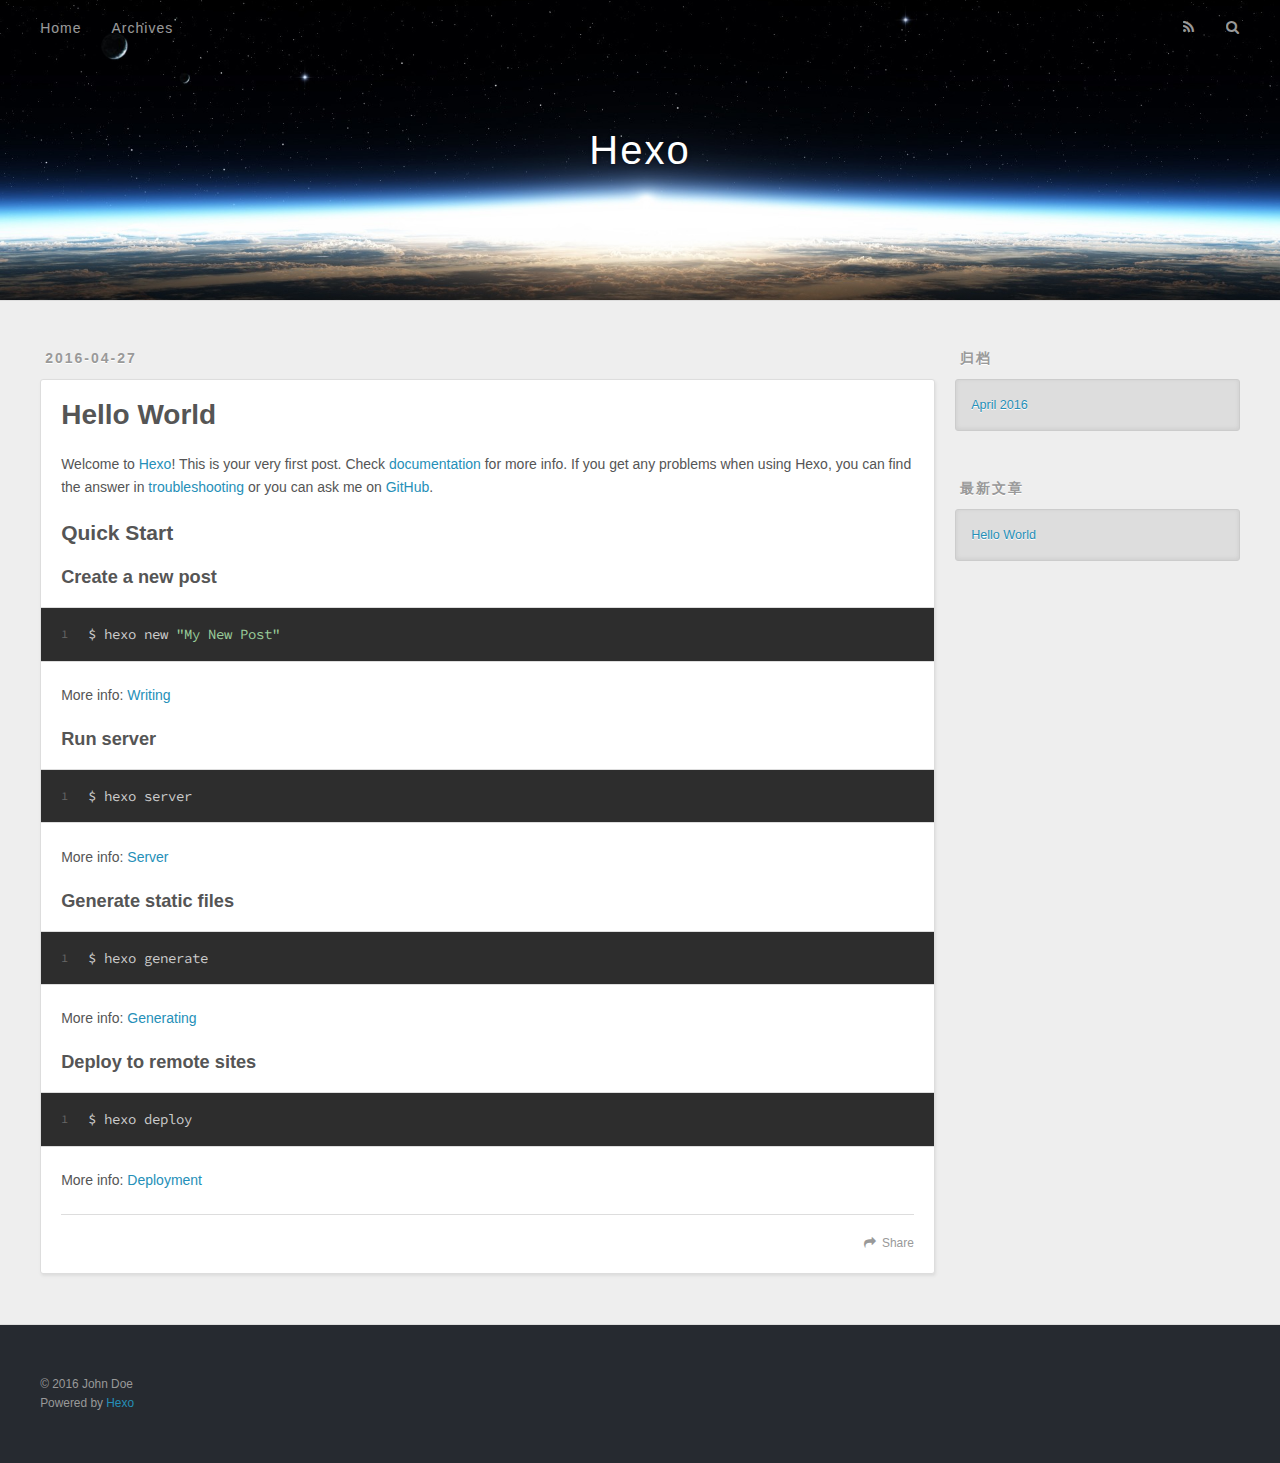
==== index.html @ 99cadc9e "Site updated: 2016-04-28 09:36:12" ====
<!DOCTYPE html>
<html>
<head>
  <meta charset="utf-8">
  
  <title>Hexo</title>
  <meta name="viewport" content="width=device-width, initial-scale=1, maximum-scale=1">
  <meta name="description">
<meta property="og:type" content="website">
<meta property="og:title" content="Hexo">
<meta property="og:url" content="http://yoursite.com/index.html">
<meta property="og:site_name" content="Hexo">
<meta property="og:description">
<meta name="twitter:card" content="summary">
<meta name="twitter:title" content="Hexo">
<meta name="twitter:description">
  
    <link rel="alternate" href="/atom.xml" title="Hexo" type="application/atom+xml">
  
  
    <link rel="icon" href="/favicon.png">
  
  
    <link href="//fonts.googleapis.com/css?family=Source+Code+Pro" rel="stylesheet" type="text/css">
  
  <link rel="stylesheet" href="/css/style.css">
  

</head>

<body>
  <div id="container">
    <div id="wrap">
      <header id="header">
  <div id="banner"></div>
  <div id="header-outer" class="outer">
    <div id="header-title" class="inner">
      <h1 id="logo-wrap">
        <a href="/" id="logo">Hexo</a>
      </h1>
      
    </div>
    <div id="header-inner" class="inner">
      <nav id="main-nav">
        <a id="main-nav-toggle" class="nav-icon"></a>
        
          <a class="main-nav-link" href="/">Home</a>
        
          <a class="main-nav-link" href="/archives">Archives</a>
        
      </nav>
      <nav id="sub-nav">
        
          <a id="nav-rss-link" class="nav-icon" href="/atom.xml" title="RSS Feed"></a>
        
        <a id="nav-search-btn" class="nav-icon" title="搜索"></a>
      </nav>
      <div id="search-form-wrap">
        <form action="//google.com/search" method="get" accept-charset="UTF-8" class="search-form"><input type="search" name="q" results="0" class="search-form-input" placeholder="Search"><button type="submit" class="search-form-submit">&#xF002;</button><input type="hidden" name="sitesearch" value="http://yoursite.com"></form>
      </div>
    </div>
  </div>
</header>
      <div class="outer">
        <section id="main">
  
    <article id="post-hello-world" class="article article-type-post" itemscope itemprop="blogPost">
  <div class="article-meta">
    <a href="/2016/04/27/hello-world/" class="article-date">
  <time datetime="2016-04-27T13:47:42.000Z" itemprop="datePublished">2016-04-27</time>
</a>
    
  </div>
  <div class="article-inner">
    
    
      <header class="article-header">
        
  
    <h1 itemprop="name">
      <a class="article-title" href="/2016/04/27/hello-world/">Hello World</a>
    </h1>
  

      </header>
    
    <div class="article-entry" itemprop="articleBody">
      
        <p>Welcome to <a href="https://hexo.io/" target="_blank" rel="external">Hexo</a>! This is your very first post. Check <a href="https://hexo.io/docs/" target="_blank" rel="external">documentation</a> for more info. If you get any problems when using Hexo, you can find the answer in <a href="https://hexo.io/docs/troubleshooting.html" target="_blank" rel="external">troubleshooting</a> or you can ask me on <a href="https://github.com/hexojs/hexo/issues" target="_blank" rel="external">GitHub</a>.</p>
<h2 id="Quick-Start"><a href="#Quick-Start" class="headerlink" title="Quick Start"></a>Quick Start</h2><h3 id="Create-a-new-post"><a href="#Create-a-new-post" class="headerlink" title="Create a new post"></a>Create a new post</h3><figure class="highlight bash"><table><tr><td class="gutter"><pre><span class="line">1</span><br></pre></td><td class="code"><pre><span class="line">$ hexo new <span class="string">"My New Post"</span></span><br></pre></td></tr></table></figure>
<p>More info: <a href="https://hexo.io/docs/writing.html" target="_blank" rel="external">Writing</a></p>
<h3 id="Run-server"><a href="#Run-server" class="headerlink" title="Run server"></a>Run server</h3><figure class="highlight bash"><table><tr><td class="gutter"><pre><span class="line">1</span><br></pre></td><td class="code"><pre><span class="line">$ hexo server</span><br></pre></td></tr></table></figure>
<p>More info: <a href="https://hexo.io/docs/server.html" target="_blank" rel="external">Server</a></p>
<h3 id="Generate-static-files"><a href="#Generate-static-files" class="headerlink" title="Generate static files"></a>Generate static files</h3><figure class="highlight bash"><table><tr><td class="gutter"><pre><span class="line">1</span><br></pre></td><td class="code"><pre><span class="line">$ hexo generate</span><br></pre></td></tr></table></figure>
<p>More info: <a href="https://hexo.io/docs/generating.html" target="_blank" rel="external">Generating</a></p>
<h3 id="Deploy-to-remote-sites"><a href="#Deploy-to-remote-sites" class="headerlink" title="Deploy to remote sites"></a>Deploy to remote sites</h3><figure class="highlight bash"><table><tr><td class="gutter"><pre><span class="line">1</span><br></pre></td><td class="code"><pre><span class="line">$ hexo deploy</span><br></pre></td></tr></table></figure>
<p>More info: <a href="https://hexo.io/docs/deployment.html" target="_blank" rel="external">Deployment</a></p>

      
    </div>
    <footer class="article-footer">
      <a data-url="http://yoursite.com/2016/04/27/hello-world/" data-id="cinjmd1ao0000pzfy2deh8ds9" class="article-share-link">Share</a>
      
      
    </footer>
  </div>
  
</article>


  

</section>
        
          <aside id="sidebar">
  
    

  
    

  
    
  
    
  <div class="widget-wrap">
    <h3 class="widget-title">归档</h3>
    <div class="widget">
      <ul class="archive-list"><li class="archive-list-item"><a class="archive-list-link" href="/archives/2016/04/">April 2016</a></li></ul>
    </div>
  </div>


  
    
  <div class="widget-wrap">
    <h3 class="widget-title">最新文章</h3>
    <div class="widget">
      <ul>
        
          <li>
            <a href="/2016/04/27/hello-world/">Hello World</a>
          </li>
        
      </ul>
    </div>
  </div>

  
</aside>
        
      </div>
      <footer id="footer">
  
  <div class="outer">
    <div id="footer-info" class="inner">
      &copy; 2016 John Doe<br>
      Powered by <a href="http://hexo.io/" target="_blank">Hexo</a>
    </div>
  </div>
</footer>
    </div>
    <nav id="mobile-nav">
  
    <a href="/" class="mobile-nav-link">Home</a>
  
    <a href="/archives" class="mobile-nav-link">Archives</a>
  
</nav>
    

<script src="//ajax.googleapis.com/ajax/libs/jquery/2.0.3/jquery.min.js"></script>


  <link rel="stylesheet" href="/fancybox/jquery.fancybox.css">
  <script src="/fancybox/jquery.fancybox.pack.js"></script>


<script src="/js/script.js"></script>

  </div>
</body>
</html>
---- css/style.css ----
body {
  width: 100%;
}
body:before,
body:after {
  content: "";
  display: table;
}
body:after {
  clear: both;
}
html,
body,
div,
span,
applet,
object,
iframe,
h1,
h2,
h3,
h4,
h5,
h6,
p,
blockquote,
pre,
a,
abbr,
acronym,
address,
big,
cite,
code,
del,
dfn,
em,
img,
ins,
kbd,
q,
s,
samp,
small,
strike,
strong,
sub,
sup,
tt,
var,
dl,
dt,
dd,
ol,
ul,
li,
fieldset,
form,
label,
legend,
table,
caption,
tbody,
tfoot,
thead,
tr,
th,
td {
  margin: 0;
  padding: 0;
  border: 0;
  outline: 0;
  font-weight: inherit;
  font-style: inherit;
  font-family: inherit;
  font-size: 100%;
  vertical-align: baseline;
}
body {
  line-height: 1;
  color: #000;
  background: #fff;
}
ol,
ul {
  list-style: none;
}
table {
  border-collapse: separate;
  border-spacing: 0;
  vertical-align: middle;
}
caption,
th,
td {
  text-align: left;
  font-weight: normal;
  vertical-align: middle;
}
a img {
  border: none;
}
input,
button {
  margin: 0;
  padding: 0;
}
input::-moz-focus-inner,
button::-moz-focus-inner {
  border: 0;
  padding: 0;
}
@font-face {
  font-family: FontAwesome;
  font-style: normal;
  font-weight: normal;
  src: url("fonts/fontawesome-webfont.eot?v=#4.0.3");
  src: url("fonts/fontawesome-webfont.eot?#iefix&v=#4.0.3") format("embedded-opentype"), url("fonts/fontawesome-webfont.woff?v=#4.0.3") format("woff"), url("fonts/fontawesome-webfont.ttf?v=#4.0.3") format("truetype"), url("fonts/fontawesome-webfont.svg#fontawesomeregular?v=#4.0.3") format("svg");
}
html,
body,
#container {
  height: 100%;
}
body {
  background: #eee;
  font: 14px "Helvetica Neue", Helvetica, Arial, sans-serif;
  -webkit-text-size-adjust: 100%;
}
.outer {
  max-width: 1220px;
  margin: 0 auto;
  padding: 0 20px;
}
.outer:before,
.outer:after {
  content: "";
  display: table;
}
.outer:after {
  clear: both;
}
.inner {
  display: inline;
  float: left;
  width: 98.33333333333333%;
  margin: 0 0.833333333333333%;
}
.left,
.alignleft {
  float: left;
}
.right,
.alignright {
  float: right;
}
.clear {
  clear: both;
}
#container {
  position: relative;
}
.mobile-nav-on {
  overflow: hidden;
}
#wrap {
  height: 100%;
  width: 100%;
  position: absolute;
  top: 0;
  left: 0;
  -webkit-transition: 0.2s ease-out;
  -moz-transition: 0.2s ease-out;
  -ms-transition: 0.2s ease-out;
  transition: 0.2s ease-out;
  z-index: 1;
  background: #eee;
}
.mobile-nav-on #wrap {
  left: 280px;
}
@media screen and (min-width: 768px) {
  #main {
    display: inline;
    float: left;
    width: 73.33333333333333%;
    margin: 0 0.833333333333333%;
  }
}
.article-date,
.article-category-link,
.archive-year,
.widget-title {
  text-decoration: none;
  text-transform: uppercase;
  letter-spacing: 2px;
  color: #999;
  margin-bottom: 1em;
  margin-left: 5px;
  line-height: 1em;
  text-shadow: 0 1px #fff;
  font-weight: bold;
}
.article-inner,
.archive-article-inner {
  background: #fff;
  -webkit-box-shadow: 1px 2px 3px #ddd;
  box-shadow: 1px 2px 3px #ddd;
  border: 1px solid #ddd;
  -webkit-border-radius: 3px;
  border-radius: 3px;
}
.article-entry h1,
.widget h1 {
  font-size: 2em;
}
.article-entry h2,
.widget h2 {
  font-size: 1.5em;
}
.article-entry h3,
.widget h3 {
  font-size: 1.3em;
}
.article-entry h4,
.widget h4 {
  font-size: 1.2em;
}
.article-entry h5,
.widget h5 {
  font-size: 1em;
}
.article-entry h6,
.widget h6 {
  font-size: 1em;
  color: #999;
}
.article-entry hr,
.widget hr {
  border: 1px dashed #ddd;
}
.article-entry strong,
.widget strong {
  font-weight: bold;
}
.article-entry em,
.widget em,
.article-entry cite,
.widget cite {
  font-style: italic;
}
.article-entry sup,
.widget sup,
.article-entry sub,
.widget sub {
  font-size: 0.75em;
  line-height: 0;
  position: relative;
  vertical-align: baseline;
}
.article-entry sup,
.widget sup {
  top: -0.5em;
}
.article-entry sub,
.widget sub {
  bottom: -0.2em;
}
.article-entry small,
.widget small {
  font-size: 0.85em;
}
.article-entry acronym,
.widget acronym,
.article-entry abbr,
.widget abbr {
  border-bottom: 1px dotted;
}
.article-entry ul,
.widget ul,
.article-entry ol,
.widget ol,
.article-entry dl,
.widget dl {
  margin: 0 20px;
  line-height: 1.6em;
}
.article-entry ul ul,
.widget ul ul,
.article-entry ol ul,
.widget ol ul,
.article-entry ul ol,
.widget ul ol,
.article-entry ol ol,
.widget ol ol {
  margin-top: 0;
  margin-bottom: 0;
}
.article-entry ul,
.widget ul {
  list-style: disc;
}
.article-entry ol,
.widget ol {
  list-style: decimal;
}
.article-entry dt,
.widget dt {
  font-weight: bold;
}
#header {
  height: 300px;
  position: relative;
  border-bottom: 1px solid #ddd;
}
#header:before,
#header:after {
  content: "";
  position: absolute;
  left: 0;
  right: 0;
  height: 40px;
}
#header:before {
  top: 0;
  background: -webkit-linear-gradient(rgba(0,0,0,0.2), transparent);
  background: -moz-linear-gradient(rgba(0,0,0,0.2), transparent);
  background: -ms-linear-gradient(rgba(0,0,0,0.2), transparent);
  background: linear-gradient(rgba(0,0,0,0.2), transparent);
}
#header:after {
  bottom: 0;
  background: -webkit-linear-gradient(transparent, rgba(0,0,0,0.2));
  background: -moz-linear-gradient(transparent, rgba(0,0,0,0.2));
  background: -ms-linear-gradient(transparent, rgba(0,0,0,0.2));
  background: linear-gradient(transparent, rgba(0,0,0,0.2));
}
#header-outer {
  height: 100%;
  position: relative;
}
#header-inner {
  position: relative;
  overflow: hidden;
}
#banner {
  position: absolute;
  top: 0;
  left: 0;
  width: 100%;
  height: 100%;
  background: url("images/banner.jpg") center #000;
  -webkit-background-size: cover;
  -moz-background-size: cover;
  background-size: cover;
  z-index: -1;
}
#header-title {
  text-align: center;
  height: 40px;
  position: absolute;
  top: 50%;
  left: 0;
  margin-top: -20px;
}
#logo,
#subtitle {
  text-decoration: none;
  color: #fff;
  font-weight: 300;
  text-shadow: 0 1px 4px rgba(0,0,0,0.3);
}
#logo {
  font-size: 40px;
  line-height: 40px;
  letter-spacing: 2px;
}
#subtitle {
  font-size: 16px;
  line-height: 16px;
  letter-spacing: 1px;
}
#subtitle-wrap {
  margin-top: 16px;
}
#main-nav {
  float: left;
  margin-left: -15px;
}
.nav-icon,
.main-nav-link {
  float: left;
  color: #fff;
  opacity: 0.6;
  text-decoration: none;
  text-shadow: 0 1px rgba(0,0,0,0.2);
  -webkit-transition: opacity 0.2s;
  -moz-transition: opacity 0.2s;
  -ms-transition: opacity 0.2s;
  transition: opacity 0.2s;
  display: block;
  padding: 20px 15px;
}
.nav-icon:hover,
.main-nav-link:hover {
  opacity: 1;
}
.nav-icon {
  font-family: FontAwesome;
  text-align: center;
  font-size: 14px;
  width: 14px;
  height: 14px;
  padding: 20px 15px;
  position: relative;
  cursor: pointer;
}
.main-nav-link {
  font-weight: 300;
  letter-spacing: 1px;
}
@media screen and (max-width: 479px) {
  .main-nav-link {
    display: none;
  }
}
#main-nav-toggle {
  display: none;
}
#main-nav-toggle:before {
  content: "\f0c9";
}
@media screen and (max-width: 479px) {
  #main-nav-toggle {
    display: block;
  }
}
#sub-nav {
  float: right;
  margin-right: -15px;
}
#nav-rss-link:before {
  content: "\f09e";
}
#nav-search-btn:before {
  content: "\f002";
}
#search-form-wrap {
  position: absolute;
  top: 15px;
  width: 150px;
  height: 30px;
  right: -150px;
  opacity: 0;
  -webkit-transition: 0.2s ease-out;
  -moz-transition: 0.2s ease-out;
  -ms-transition: 0.2s ease-out;
  transition: 0.2s ease-out;
}
#search-form-wrap.on {
  opacity: 1;
  right: 0;
}
@media screen and (max-width: 479px) {
  #search-form-wrap {
    width: 100%;
    right: -100%;
  }
}
.search-form {
  position: absolute;
  top: 0;
  left: 0;
  right: 0;
  background: #fff;
  padding: 5px 15px;
  -webkit-border-radius: 15px;
  border-radius: 15px;
  -webkit-box-shadow: 0 0 10px rgba(0,0,0,0.3);
  box-shadow: 0 0 10px rgba(0,0,0,0.3);
}
.search-form-input {
  border: none;
  background: none;
  color: #555;
  width: 100%;
  font: 13px "Helvetica Neue", Helvetica, Arial, sans-serif;
  outline: none;
}
.search-form-input::-webkit-search-results-decoration,
.search-form-input::-webkit-search-cancel-button {
  -webkit-appearance: none;
}
.search-form-submit {
  position: absolute;
  top: 50%;
  right: 10px;
  margin-top: -7px;
  font: 13px FontAwesome;
  border: none;
  background: none;
  color: #bbb;
  cursor: pointer;
}
.search-form-submit:hover,
.search-form-submit:focus {
  color: #777;
}
.article {
  margin: 50px 0;
}
.article-inner {
  overflow: hidden;
}
.article-meta:before,
.article-meta:after {
  content: "";
  display: table;
}
.article-meta:after {
  clear: both;
}
.article-date {
  float: left;
}
.article-category {
  float: left;
  line-height: 1em;
  color: #ccc;
  text-shadow: 0 1px #fff;
  margin-left: 8px;
}
.article-category:before {
  content: "\2022";
}
.article-category-link {
  margin: 0 12px 1em;
}
.article-header {
  padding: 20px 20px 0;
}
.article-title {
  text-decoration: none;
  font-size: 2em;
  font-weight: bold;
  color: #555;
  line-height: 1.1em;
  -webkit-transition: color 0.2s;
  -moz-transition: color 0.2s;
  -ms-transition: color 0.2s;
  transition: color 0.2s;
}
a.article-title:hover {
  color: #258fb8;
}
.article-entry {
  color: #555;
  padding: 0 20px;
}
.article-entry:before,
.article-entry:after {
  content: "";
  display: table;
}
.article-entry:after {
  clear: both;
}
.article-entry p,
.article-entry table {
  line-height: 1.6em;
  margin: 1.6em 0;
}
.article-entry h1,
.article-entry h2,
.article-entry h3,
.article-entry h4,
.article-entry h5,
.article-entry h6 {
  font-weight: bold;
}
.article-entry h1,
.article-entry h2,
.article-entry h3,
.article-entry h4,
.article-entry h5,
.article-entry h6 {
  line-height: 1.1em;
  margin: 1.1em 0;
}
.article-entry a {
  color: #258fb8;
  text-decoration: none;
}
.article-entry a:hover {
  text-decoration: underline;
}
.article-entry ul,
.article-entry ol,
.article-entry dl {
  margin-top: 1.6em;
  margin-bottom: 1.6em;
}
.article-entry img,
.article-entry video {
  max-width: 100%;
  height: auto;
  display: block;
  margin: auto;
}
.article-entry iframe {
  border: none;
}
.article-entry table {
  width: 100%;
  border-collapse: collapse;
  border-spacing: 0;
}
.article-entry th {
  font-weight: bold;
  border-bottom: 3px solid #ddd;
  padding-bottom: 0.5em;
}
.article-entry td {
  border-bottom: 1px solid #ddd;
  padding: 10px 0;
}
.article-entry blockquote {
  font-family: Georgia, "Times New Roman", serif;
  font-size: 1.4em;
  margin: 1.6em 20px;
  text-align: center;
}
.article-entry blockquote footer {
  font-size: 14px;
  margin: 1.6em 0;
  font-family: "Helvetica Neue", Helvetica, Arial, sans-serif;
}
.article-entry blockquote footer cite:before {
  content: "—";
  padding: 0 0.5em;
}
.article-entry .pullquote {
  text-align: left;
  width: 45%;
  margin: 0;
}
.article-entry .pullquote.left {
  margin-left: 0.5em;
  margin-right: 1em;
}
.article-entry .pullquote.right {
  margin-right: 0.5em;
  margin-left: 1em;
}
.article-entry .caption {
  color: #999;
  display: block;
  font-size: 0.9em;
  margin-top: 0.5em;
  position: relative;
  text-align: center;
}
.article-entry .video-container {
  position: relative;
  padding-top: 56.25%;
  height: 0;
  overflow: hidden;
}
.article-entry .video-container iframe,
.article-entry .video-container object,
.article-entry .video-container embed {
  position: absolute;
  top: 0;
  left: 0;
  width: 100%;
  height: 100%;
  margin-top: 0;
}
.article-more-link a {
  display: inline-block;
  line-height: 1em;
  padding: 6px 15px;
  -webkit-border-radius: 15px;
  border-radius: 15px;
  background: #eee;
  color: #999;
  text-shadow: 0 1px #fff;
  text-decoration: none;
}
.article-more-link a:hover {
  background: #258fb8;
  color: #fff;
  text-decoration: none;
  text-shadow: 0 1px #1e7293;
}
.article-footer {
  font-size: 0.85em;
  line-height: 1.6em;
  border-top: 1px solid #ddd;
  padding-top: 1.6em;
  margin: 0 20px 20px;
}
.article-footer:before,
.article-footer:after {
  content: "";
  display: table;
}
.article-footer:after {
  clear: both;
}
.article-footer a {
  color: #999;
  text-decoration: none;
}
.article-footer a:hover {
  color: #555;
}
.article-tag-list-item {
  float: left;
  margin-right: 10px;
}
.article-tag-list-link:before {
  content: "#";
}
.article-comment-link {
  float: right;
}
.article-comment-link:before {
  content: "\f075";
  font-family: FontAwesome;
  padding-right: 8px;
}
.article-share-link {
  cursor: pointer;
  float: right;
  margin-left: 20px;
}
.article-share-link:before {
  content: "\f064";
  font-family: FontAwesome;
  padding-right: 6px;
}
#article-nav {
  position: relative;
}
#article-nav:before,
#article-nav:after {
  content: "";
  display: table;
}
#article-nav:after {
  clear: both;
}
@media screen and (min-width: 768px) {
  #article-nav {
    margin: 50px 0;
  }
  #article-nav:before {
    width: 8px;
    height: 8px;
    position: absolute;
    top: 50%;
    left: 50%;
    margin-top: -4px;
    margin-left: -4px;
    content: "";
    -webkit-border-radius: 50%;
    border-radius: 50%;
    background: #ddd;
    -webkit-box-shadow: 0 1px 2px #fff;
    box-shadow: 0 1px 2px #fff;
  }
}
.article-nav-link-wrap {
  text-decoration: none;
  text-shadow: 0 1px #fff;
  color: #999;
  -webkit-box-sizing: border-box;
  -moz-box-sizing: border-box;
  box-sizing: border-box;
  margin-top: 50px;
  text-align: center;
  display: block;
}
.article-nav-link-wrap:hover {
  color: #555;
}
@media screen and (min-width: 768px) {
  .article-nav-link-wrap {
    width: 50%;
    margin-top: 0;
  }
}
@media screen and (min-width: 768px) {
  #article-nav-newer {
    float: left;
    text-align: right;
    padding-right: 20px;
  }
}
@media screen and (min-width: 768px) {
  #article-nav-older {
    float: right;
    text-align: left;
    padding-left: 20px;
  }
}
.article-nav-caption {
  text-transform: uppercase;
  letter-spacing: 2px;
  color: #ddd;
  line-height: 1em;
  font-weight: bold;
}
#article-nav-newer .article-nav-caption {
  margin-right: -2px;
}
.article-nav-title {
  font-size: 0.85em;
  line-height: 1.6em;
  margin-top: 0.5em;
}
.article-share-box {
  position: absolute;
  display: none;
  background: #fff;
  -webkit-box-shadow: 1px 2px 10px rgba(0,0,0,0.2);
  box-shadow: 1px 2px 10px rgba(0,0,0,0.2);
  -webkit-border-radius: 3px;
  border-radius: 3px;
  margin-left: -145px;
  overflow: hidden;
  z-index: 1;
}
.article-share-box.on {
  display: block;
}
.article-share-input {
  width: 100%;
  background: none;
  -webkit-box-sizing: border-box;
  -moz-box-sizing: border-box;
  box-sizing: border-box;
  font: 14px "Helvetica Neue", Helvetica, Arial, sans-serif;
  padding: 0 15px;
  color: #555;
  outline: none;
  border: 1px solid #ddd;
  -webkit-border-radius: 3px 3px 0 0;
  border-radius: 3px 3px 0 0;
  height: 36px;
  line-height: 36px;
}
.article-share-links {
  background: #eee;
}
.article-share-links:before,
.article-share-links:after {
  content: "";
  display: table;
}
.article-share-links:after {
  clear: both;
}
.article-share-twitter,
.article-share-facebook,
.article-share-pinterest,
.article-share-google {
  width: 50px;
  height: 36px;
  display: block;
  float: left;
  position: relative;
  color: #999;
  text-shadow: 0 1px #fff;
}
.article-share-twitter:before,
.article-share-facebook:before,
.article-share-pinterest:before,
.article-share-google:before {
  font-size: 20px;
  font-family: FontAwesome;
  width: 20px;
  height: 20px;
  position: absolute;
  top: 50%;
  left: 50%;
  margin-top: -10px;
  margin-left: -10px;
  text-align: center;
}
.article-share-twitter:hover,
.article-share-facebook:hover,
.article-share-pinterest:hover,
.article-share-google:hover {
  color: #fff;
}
.article-share-twitter:before {
  content: "\f099";
}
.article-share-twitter:hover {
  background: #00aced;
  text-shadow: 0 1px #008abe;
}
.article-share-facebook:before {
  content: "\f09a";
}
.article-share-facebook:hover {
  background: #3b5998;
  text-shadow: 0 1px #2f477a;
}
.article-share-pinterest:before {
  content: "\f0d2";
}
.article-share-pinterest:hover {
  background: #cb2027;
  text-shadow: 0 1px #a21a1f;
}
.article-share-google:before {
  content: "\f0d5";
}
.article-share-google:hover {
  background: #dd4b39;
  text-shadow: 0 1px #be3221;
}
.article-gallery {
  background: #000;
  position: relative;
}
.article-gallery-photos {
  position: relative;
  overflow: hidden;
}
.article-gallery-img {
  display: none;
  max-width: 100%;
}
.article-gallery-img:first-child {
  display: block;
}
.article-gallery-img.loaded {
  position: absolute;
  display: block;
}
.article-gallery-img img {
  display: block;
  max-width: 100%;
  margin: 0 auto;
}
#comments {
  background: #fff;
  -webkit-box-shadow: 1px 2px 3px #ddd;
  box-shadow: 1px 2px 3px #ddd;
  padding: 20px;
  border: 1px solid #ddd;
  -webkit-border-radius: 3px;
  border-radius: 3px;
  margin: 50px 0;
}
#comments a {
  color: #258fb8;
}
.archives-wrap {
  margin: 50px 0;
}
.archives:before,
.archives:after {
  content: "";
  display: table;
}
.archives:after {
  clear: both;
}
.archive-year-wrap {
  margin-bottom: 1em;
}
.archives {
  -webkit-column-gap: 10px;
  -moz-column-gap: 10px;
  column-gap: 10px;
}
@media screen and (min-width: 480px) and (max-width: 767px) {
  .archives {
    -webkit-column-count: 2;
    -moz-column-count: 2;
    column-count: 2;
  }
}
@media screen and (min-width: 768px) {
  .archives {
    -webkit-column-count: 3;
    -moz-column-count: 3;
    column-count: 3;
  }
}
.archive-article {
  -webkit-column-break-inside: avoid;
  page-break-inside: avoid;
  overflow: hidden;
  break-inside: avoid-column;
}
.archive-article-inner {
  padding: 10px;
  margin-bottom: 15px;
}
.archive-article-title {
  text-decoration: none;
  font-weight: bold;
  color: #555;
  -webkit-transition: color 0.2s;
  -moz-transition: color 0.2s;
  -ms-transition: color 0.2s;
  transition: color 0.2s;
  line-height: 1.6em;
}
.archive-article-title:hover {
  color: #258fb8;
}
.archive-article-footer {
  margin-top: 1em;
}
.archive-article-date {
  color: #999;
  text-decoration: none;
  font-size: 0.85em;
  line-height: 1em;
  margin-bottom: 0.5em;
  display: block;
}
#page-nav {
  margin: 50px auto;
  background: #fff;
  -webkit-box-shadow: 1px 2px 3px #ddd;
  box-shadow: 1px 2px 3px #ddd;
  border: 1px solid #ddd;
  -webkit-border-radius: 3px;
  border-radius: 3px;
  text-align: center;
  color: #999;
  overflow: hidden;
}
#page-nav:before,
#page-nav:after {
  content: "";
  display: table;
}
#page-nav:after {
  clear: both;
}
#page-nav a,
#page-nav span {
  padding: 10px 20px;
  line-height: 1;
  height: 2ex;
}
#page-nav a {
  color: #999;
  text-decoration: none;
}
#page-nav a:hover {
  background: #999;
  color: #fff;
}
#page-nav .prev {
  float: left;
}
#page-nav .next {
  float: right;
}
#page-nav .page-number {
  display: inline-block;
}
@media screen and (max-width: 479px) {
  #page-nav .page-number {
    display: none;
  }
}
#page-nav .current {
  color: #555;
  font-weight: bold;
}
#page-nav .space {
  color: #ddd;
}
#footer {
  background: #262a30;
  padding: 50px 0;
  border-top: 1px solid #ddd;
  color: #999;
}
#footer a {
  color: #258fb8;
  text-decoration: none;
}
#footer a:hover {
  text-decoration: underline;
}
#footer-info {
  line-height: 1.6em;
  font-size: 0.85em;
}
.article-entry pre,
.article-entry .highlight {
  background: #2d2d2d;
  margin: 0 -20px;
  padding: 15px 20px;
  border-style: solid;
  border-color: #ddd;
  border-width: 1px 0;
  overflow: auto;
  color: #ccc;
  line-height: 22.400000000000002px;
}
.article-entry .highlight .gutter pre,
.article-entry .gist .gist-file .gist-data .line-numbers {
  color: #666;
  font-size: 0.85em;
}
.article-entry pre,
.article-entry code {
  font-family: "Source Code Pro", Consolas, Monaco, Menlo, Consolas, monospace;
}
.article-entry code {
  background: #eee;
  text-shadow: 0 1px #fff;
  padding: 0 0.3em;
}
.article-entry pre code {
  background: none;
  text-shadow: none;
  padding: 0;
}
.article-entry .highlight pre {
  border: none;
  margin: 0;
  padding: 0;
}
.article-entry .highlight table {
  margin: 0;
  width: auto;
}
.article-entry .highlight td {
  border: none;
  padding: 0;
}
.article-entry .highlight figcaption {
  font-size: 0.85em;
  color: #999;
  line-height: 1em;
  margin-bottom: 1em;
}
.article-entry .highlight figcaption:before,
.article-entry .highlight figcaption:after {
  content: "";
  display: table;
}
.article-entry .highlight figcaption:after {
  clear: both;
}
.article-entry .highlight figcaption a {
  float: right;
}
.article-entry .highlight .gutter pre {
  text-align: right;
  padding-right: 20px;
}
.article-entry .highlight .line {
  height: 22.400000000000002px;
}
.article-entry .highlight .line.marked {
  background: #515151;
}
.article-entry .gist {
  margin: 0 -20px;
  border-style: solid;
  border-color: #ddd;
  border-width: 1px 0;
  background: #2d2d2d;
  padding: 15px 20px 15px 0;
}
.article-entry .gist .gist-file {
  border: none;
  font-family: "Source Code Pro", Consolas, Monaco, Menlo, Consolas, monospace;
  margin: 0;
}
.article-entry .gist .gist-file .gist-data {
  background: none;
  border: none;
}
.article-entry .gist .gist-file .gist-data .line-numbers {
  background: none;
  border: none;
  padding: 0 20px 0 0;
}
.article-entry .gist .gist-file .gist-data .line-data {
  padding: 0 !important;
}
.article-entry .gist .gist-file .highlight {
  margin: 0;
  padding: 0;
  border: none;
}
.article-entry .gist .gist-file .gist-meta {
  background: #2d2d2d;
  color: #999;
  font: 0.85em "Helvetica Neue", Helvetica, Arial, sans-serif;
  text-shadow: 0 0;
  padding: 0;
  margin-top: 1em;
  margin-left: 20px;
}
.article-entry .gist .gist-file .gist-meta a {
  color: #258fb8;
  font-weight: normal;
}
.article-entry .gist .gist-file .gist-meta a:hover {
  text-decoration: underline;
}
pre .comment,
pre .title {
  color: #999;
}
pre .variable,
pre .attribute,
pre .tag,
pre .regexp,
pre .ruby .constant,
pre .xml .tag .title,
pre .xml .pi,
pre .xml .doctype,
pre .html .doctype,
pre .css .id,
pre .css .class,
pre .css .pseudo {
  color: #f2777a;
}
pre .number,
pre .preprocessor,
pre .built_in,
pre .literal,
pre .params,
pre .constant {
  color: #f99157;
}
pre .class,
pre .ruby .class .title,
pre .css .rules .attribute {
  color: #9c9;
}
pre .string,
pre .value,
pre .inheritance,
pre .header,
pre .ruby .symbol,
pre .xml .cdata {
  color: #9c9;
}
pre .css .hexcolor {
  color: #6cc;
}
pre .function,
pre .python .decorator,
pre .python .title,
pre .ruby .function .title,
pre .ruby .title .keyword,
pre .perl .sub,
pre .javascript .title,
pre .coffeescript .title {
  color: #69c;
}
pre .keyword,
pre .javascript .function {
  color: #c9c;
}
@media screen and (max-width: 479px) {
  #mobile-nav {
    position: absolute;
    top: 0;
    left: 0;
    width: 280px;
    height: 100%;
    background: #191919;
    border-right: 1px solid #fff;
  }
}
@media screen and (max-width: 479px) {
  .mobile-nav-link {
    display: block;
    color: #999;
    text-decoration: none;
    padding: 15px 20px;
    font-weight: bold;
  }
  .mobile-nav-link:hover {
    color: #fff;
  }
}
@media screen and (min-width: 768px) {
  #sidebar {
    display: inline;
    float: left;
    width: 23.333333333333332%;
    margin: 0 0.833333333333333%;
  }
}
.widget-wrap {
  margin: 50px 0;
}
.widget {
  color: #777;
  text-shadow: 0 1px #fff;
  background: #ddd;
  -webkit-box-shadow: 0 -1px 4px #ccc inset;
  box-shadow: 0 -1px 4px #ccc inset;
  border: 1px solid #ccc;
  padding: 15px;
  -webkit-border-radius: 3px;
  border-radius: 3px;
}
.widget a {
  color: #258fb8;
  text-decoration: none;
}
.widget a:hover {
  text-decoration: underline;
}
.widget ul ul,
.widget ol ul,
.widget dl ul,
.widget ul ol,
.widget ol ol,
.widget dl ol,
.widget ul dl,
.widget ol dl,
.widget dl dl {
  margin-left: 15px;
  list-style: disc;
}
.widget {
  line-height: 1.6em;
  word-wrap: break-word;
  font-size: 0.9em;
}
.widget ul,
.widget ol {
  list-style: none;
  margin: 0;
}
.widget ul ul,
.widget ol ul,
.widget ul ol,
.widget ol ol {
  margin: 0 20px;
}
.widget ul ul,
.widget ol ul {
  list-style: disc;
}
.widget ul ol,
.widget ol ol {
  list-style: decimal;
}
.category-list-count,
.tag-list-count,
.archive-list-count {
  padding-left: 5px;
  color: #999;
  font-size: 0.85em;
}
.category-list-count:before,
.tag-list-count:before,
.archive-list-count:before {
  content: "(";
}
.category-list-count:after,
.tag-list-count:after,
.archive-list-count:after {
  content: ")";
}
.tagcloud a {
  margin-right: 5px;
  display: inline-block;
}
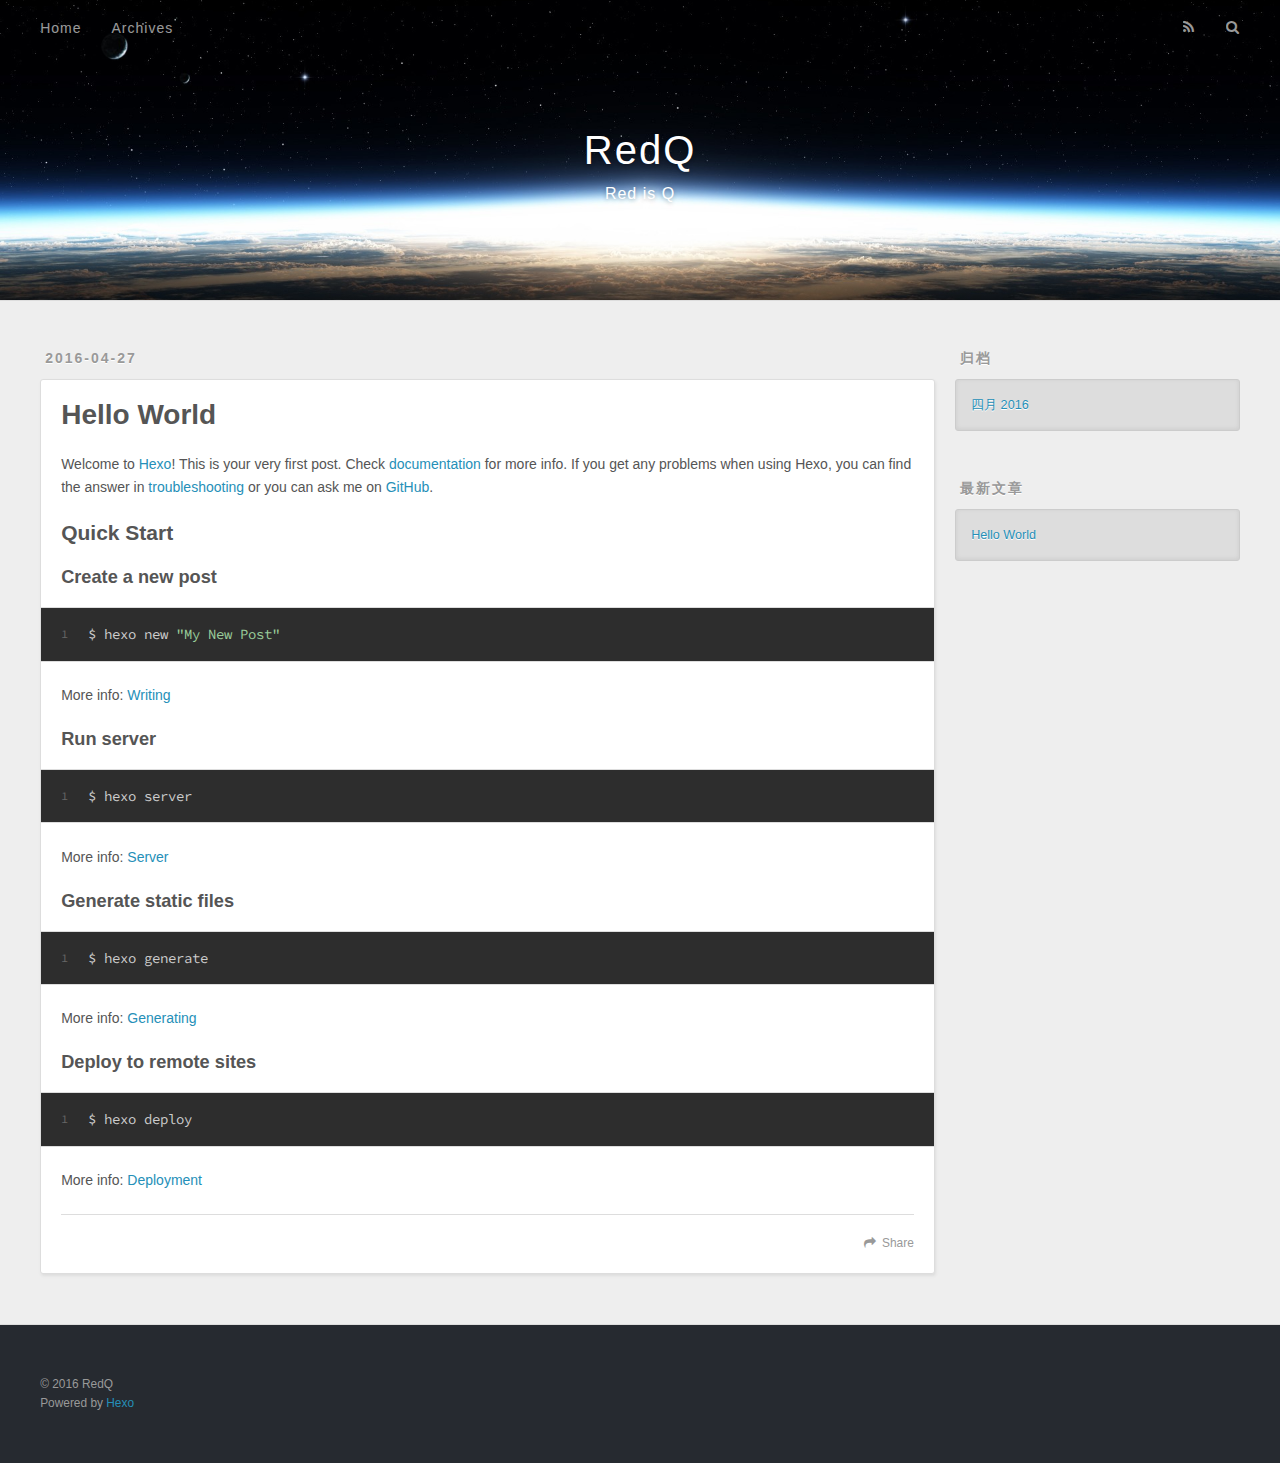
==== commit 5bfa4fd6: "Site updated: 2016-04-28 10:30:15" ====
--- a/index.html
+++ b/index.html
@@ -3,19 +3,19 @@
 <head>
   <meta charset="utf-8">
   
-  <title>Hexo</title>
+  <title>RedQ</title>
   <meta name="viewport" content="width=device-width, initial-scale=1, maximum-scale=1">
   <meta name="description">
 <meta property="og:type" content="website">
-<meta property="og:title" content="Hexo">
+<meta property="og:title" content="RedQ">
 <meta property="og:url" content="http://yoursite.com/index.html">
-<meta property="og:site_name" content="Hexo">
+<meta property="og:site_name" content="RedQ">
 <meta property="og:description">
 <meta name="twitter:card" content="summary">
-<meta name="twitter:title" content="Hexo">
+<meta name="twitter:title" content="RedQ">
 <meta name="twitter:description">
   
-    <link rel="alternate" href="/atom.xml" title="Hexo" type="application/atom+xml">
+    <link rel="alternate" href="/atom.xml" title="RedQ" type="application/atom+xml">
   
   
     <link rel="icon" href="/favicon.png">
@@ -36,8 +36,12 @@
   <div id="header-outer" class="outer">
     <div id="header-title" class="inner">
       <h1 id="logo-wrap">
-        <a href="/" id="logo">Hexo</a>
+        <a href="/" id="logo">RedQ</a>
       </h1>
+      
+        <h2 id="subtitle-wrap">
+          <a href="/" id="subtitle">Red is Q</a>
+        </h2>
       
     </div>
     <div id="header-inner" class="inner">
@@ -99,7 +103,7 @@
       
     </div>
     <footer class="article-footer">
-      <a data-url="http://yoursite.com/2016/04/27/hello-world/" data-id="cinjmd1ao0000pzfy2deh8ds9" class="article-share-link">Share</a>
+      <a data-url="http://yoursite.com/2016/04/27/hello-world/" data-id="cinjoafkc0000zpfywhhc5xfn" class="article-share-link">Share</a>
       
       
     </footer>
@@ -126,7 +130,7 @@
   <div class="widget-wrap">
     <h3 class="widget-title">归档</h3>
     <div class="widget">
-      <ul class="archive-list"><li class="archive-list-item"><a class="archive-list-link" href="/archives/2016/04/">April 2016</a></li></ul>
+      <ul class="archive-list"><li class="archive-list-item"><a class="archive-list-link" href="/archives/2016/04/">四月 2016</a></li></ul>
     </div>
   </div>
 
@@ -154,7 +158,7 @@
   
   <div class="outer">
     <div id="footer-info" class="inner">
-      &copy; 2016 John Doe<br>
+      &copy; 2016 RedQ<br>
       Powered by <a href="http://hexo.io/" target="_blank">Hexo</a>
     </div>
   </div>
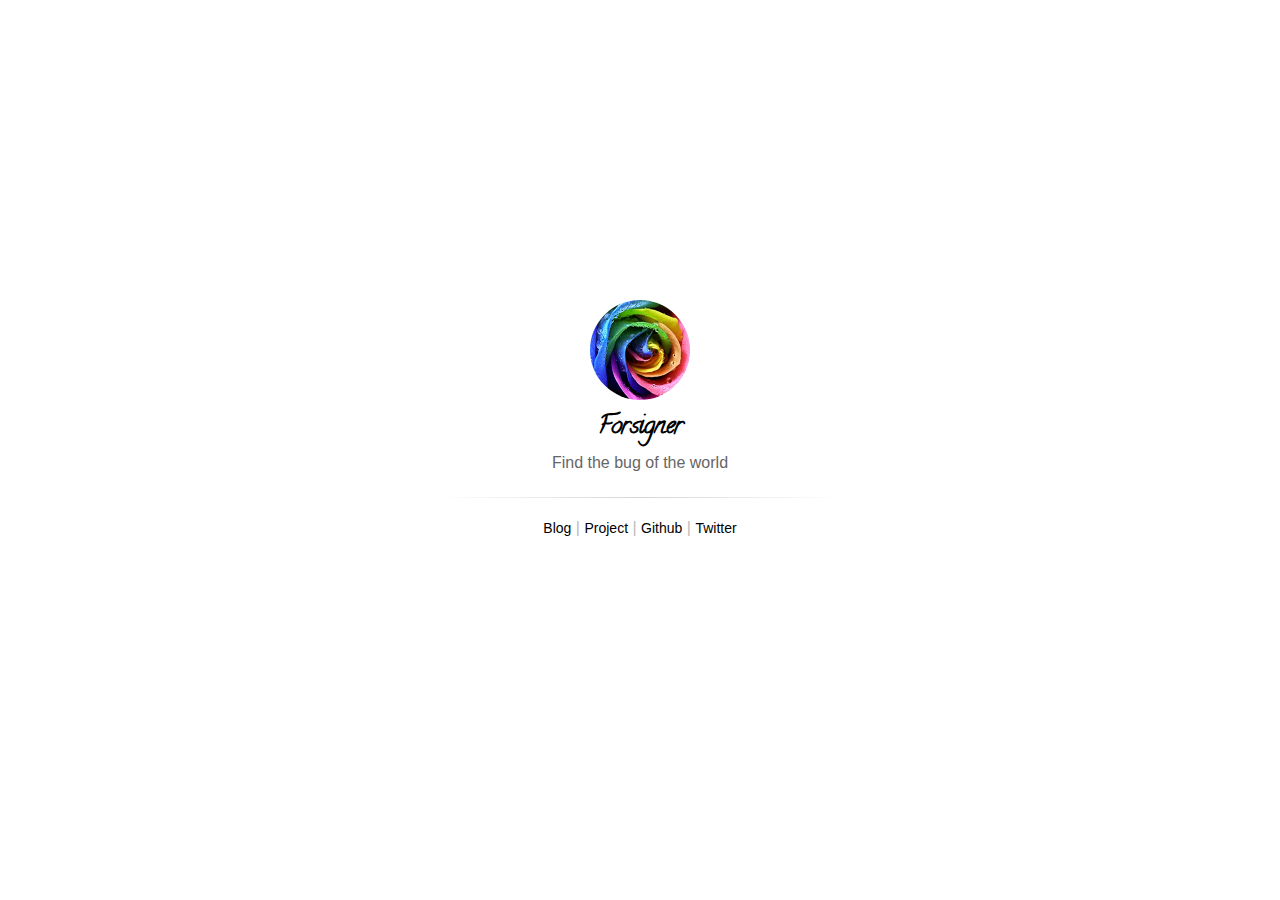
==== commit 5fda647d: "Site updated: 2016-07-13 22:04:57" ====
--- a/index.html
+++ b/index.html
@@ -1,10 +1,20 @@
 <!DOCTYPE html>
-<html>
+
+
+  <html class="light page-home">
+
+
 <head>
   <meta charset="utf-8">
   
   <title>RedQ</title>
+
   <meta name="viewport" content="width=device-width, initial-scale=1, maximum-scale=1">
+
+  
+    <meta name="keywords" content="forsigner,前端,设计,Hexo主题,前端开发,用户体验,设计,frontend,design,nodejs,JavaScript" />
+  
+
   <meta name="description">
 <meta property="og:type" content="website">
 <meta property="og:title" content="RedQ">
@@ -14,174 +24,212 @@
 <meta name="twitter:card" content="summary">
 <meta name="twitter:title" content="RedQ">
 <meta name="twitter:description">
-  
-    <link rel="alternate" href="/atom.xml" title="RedQ" type="application/atom+xml">
-  
-  
-    <link rel="icon" href="/favicon.png">
-  
-  
-    <link href="//fonts.googleapis.com/css?family=Source+Code+Pro" rel="stylesheet" type="text/css">
-  
-  <link rel="stylesheet" href="/css/style.css">
-  
+
+  
+
+  
+    <link rel="icon" href="/favicon.ico">
+  
+
+  <link href="/css/styles.css?v=028c63b1" rel="stylesheet">
+
+
+  
+    <link rel="stylesheet" href="/css/personal-style.css">
+  
+
+  
+
+  
+  <script type="text/javascript">
+    var _hmt = _hmt || [];
+    (function() {
+      var hm = document.createElement("script");
+      hm.src = "//hm.baidu.com/hm.js?57e94d016e201fba3603a8a2b0263af0";
+      var s = document.getElementsByTagName("script")[0];
+      s.parentNode.insertBefore(hm, s);
+    })();
+  </script>
+
 
 </head>
 
 <body>
-  <div id="container">
-    <div id="wrap">
-      <header id="header">
-  <div id="banner"></div>
-  <div id="header-outer" class="outer">
-    <div id="header-title" class="inner">
-      <h1 id="logo-wrap">
-        <a href="/" id="logo">RedQ</a>
-      </h1>
-      
-        <h2 id="subtitle-wrap">
-          <a href="/" id="subtitle">Red is Q</a>
-        </h2>
-      
+
+
+  
+
+  
+  <div class="content-home text-center">
+  <a class="avatar" href="/">
+    <img src="/images/avatar.jpg" alt="" />
+  </a>
+  <h1 class="name" style="font-family: calligraffittiregular">
+    Forsigner
+  </h1>
+  <div class="slogan">
+    Find the bug of the world
+  </div>
+
+  <hr>
+
+  <ul class="text-center nav">
+    
+      <li class="item">
+        
+          <a href="/archives">Blog</a>
+        
+        <span>|</span>
+      </li>
+    
+      <li class="item">
+        
+          <a href="/project/" target="_blank">Project</a>
+        
+        <span>|</span>
+      </li>
+    
+      <li class="item">
+        
+          <a href="https://github.com/forsigner" target="_blank">Github</a>
+        
+        <span>|</span>
+      </li>
+    
+      <li class="item">
+        
+          <a href="https://twitter.com/forsigner" target="_blank">Twitter</a>
+        
+        <span>|</span>
+      </li>
+    
+  </ul>
+
+</div>
+
+
+
+
+
+  <div class="modal" id="modal">
+  <span id="cover" class="cover hide"></span>
+  <div id="modal-dialog" class="modal-dialog hide-dialog">
+    <div class="modal-header">
+      <span id="close" class="btn-close">关闭</span>
     </div>
-    <div id="header-inner" class="inner">
-      <nav id="main-nav">
-        <a id="main-nav-toggle" class="nav-icon"></a>
-        
-          <a class="main-nav-link" href="/">Home</a>
-        
-          <a class="main-nav-link" href="/archives">Archives</a>
-        
-      </nav>
-      <nav id="sub-nav">
-        
-          <a id="nav-rss-link" class="nav-icon" href="/atom.xml" title="RSS Feed"></a>
-        
-        <a id="nav-search-btn" class="nav-icon" title="搜索"></a>
-      </nav>
-      <div id="search-form-wrap">
-        <form action="//google.com/search" method="get" accept-charset="UTF-8" class="search-form"><input type="search" name="q" results="0" class="search-form-input" placeholder="Search"><button type="submit" class="search-form-submit">&#xF002;</button><input type="hidden" name="sitesearch" value="http://yoursite.com"></form>
-      </div>
+    <hr>
+    <div class="modal-body">
+      <ul class="list-toolbox">
+        
+          <li class="item-toolbox">
+            <a
+              class="CIRCLE"
+              href="/archives/"
+              target="_self"
+              >
+              博客
+            </a>
+          </li>
+        
+          <li class="item-toolbox">
+            <a
+              class="CIRCLE"
+              href="/category/"
+              target="_self"
+              >
+              分类
+            </a>
+          </li>
+        
+          <li class="item-toolbox">
+            <a
+              class="CIRCLE"
+              href="/tag/"
+              target="_self"
+              >
+              标签
+            </a>
+          </li>
+        
+          <li class="item-toolbox">
+            <a
+              class="CIRCLE"
+              href="/link/"
+              target="_self"
+              >
+              友链
+            </a>
+          </li>
+        
+          <li class="item-toolbox">
+            <a
+              class="CIRCLE"
+              href="/about/"
+              target="_self"
+              >
+              关于
+            </a>
+          </li>
+        
+          <li class="item-toolbox">
+            <a
+              class="CIRCLE"
+              href="/atom.xml"
+              target="_blank"
+              >
+              RSS
+            </a>
+          </li>
+        
+          <li class="item-toolbox">
+            <a
+              class="CIRCLE"
+              href="/search/"
+              target="_self"
+              >
+              搜索
+            </a>
+          </li>
+        
+      </ul>
+
     </div>
   </div>
-</header>
-      <div class="outer">
-        <section id="main">
-  
-    <article id="post-hello-world" class="article article-type-post" itemscope itemprop="blogPost">
-  <div class="article-meta">
-    <a href="/2016/04/27/hello-world/" class="article-date">
-  <time datetime="2016-04-27T13:47:42.000Z" itemprop="datePublished">2016-04-27</time>
-</a>
-    
-  </div>
-  <div class="article-inner">
-    
-    
-      <header class="article-header">
-        
-  
-    <h1 itemprop="name">
-      <a class="article-title" href="/2016/04/27/hello-world/">Hello World</a>
-    </h1>
-  
-
-      </header>
-    
-    <div class="article-entry" itemprop="articleBody">
-      
-        <p>Welcome to <a href="https://hexo.io/" target="_blank" rel="external">Hexo</a>! This is your very first post. Check <a href="https://hexo.io/docs/" target="_blank" rel="external">documentation</a> for more info. If you get any problems when using Hexo, you can find the answer in <a href="https://hexo.io/docs/troubleshooting.html" target="_blank" rel="external">troubleshooting</a> or you can ask me on <a href="https://github.com/hexojs/hexo/issues" target="_blank" rel="external">GitHub</a>.</p>
-<h2 id="Quick-Start"><a href="#Quick-Start" class="headerlink" title="Quick Start"></a>Quick Start</h2><h3 id="Create-a-new-post"><a href="#Create-a-new-post" class="headerlink" title="Create a new post"></a>Create a new post</h3><figure class="highlight bash"><table><tr><td class="gutter"><pre><span class="line">1</span><br></pre></td><td class="code"><pre><span class="line">$ hexo new <span class="string">"My New Post"</span></span><br></pre></td></tr></table></figure>
-<p>More info: <a href="https://hexo.io/docs/writing.html" target="_blank" rel="external">Writing</a></p>
-<h3 id="Run-server"><a href="#Run-server" class="headerlink" title="Run server"></a>Run server</h3><figure class="highlight bash"><table><tr><td class="gutter"><pre><span class="line">1</span><br></pre></td><td class="code"><pre><span class="line">$ hexo server</span><br></pre></td></tr></table></figure>
-<p>More info: <a href="https://hexo.io/docs/server.html" target="_blank" rel="external">Server</a></p>
-<h3 id="Generate-static-files"><a href="#Generate-static-files" class="headerlink" title="Generate static files"></a>Generate static files</h3><figure class="highlight bash"><table><tr><td class="gutter"><pre><span class="line">1</span><br></pre></td><td class="code"><pre><span class="line">$ hexo generate</span><br></pre></td></tr></table></figure>
-<p>More info: <a href="https://hexo.io/docs/generating.html" target="_blank" rel="external">Generating</a></p>
-<h3 id="Deploy-to-remote-sites"><a href="#Deploy-to-remote-sites" class="headerlink" title="Deploy to remote sites"></a>Deploy to remote sites</h3><figure class="highlight bash"><table><tr><td class="gutter"><pre><span class="line">1</span><br></pre></td><td class="code"><pre><span class="line">$ hexo deploy</span><br></pre></td></tr></table></figure>
-<p>More info: <a href="https://hexo.io/docs/deployment.html" target="_blank" rel="external">Deployment</a></p>
-
-      
-    </div>
-    <footer class="article-footer">
-      <a data-url="http://yoursite.com/2016/04/27/hello-world/" data-id="cinjoafkc0000zpfywhhc5xfn" class="article-share-link">Share</a>
-      
-      
-    </footer>
-  </div>
-  
-</article>
-
-
-  
-
-</section>
-        
-          <aside id="sidebar">
-  
-    
-
-  
-    
-
-  
-    
-  
-    
-  <div class="widget-wrap">
-    <h3 class="widget-title">归档</h3>
-    <div class="widget">
-      <ul class="archive-list"><li class="archive-list-item"><a class="archive-list-link" href="/archives/2016/04/">四月 2016</a></li></ul>
-    </div>
-  </div>
-
-
-  
-    
-  <div class="widget-wrap">
-    <h3 class="widget-title">最新文章</h3>
-    <div class="widget">
-      <ul>
-        
-          <li>
-            <a href="/2016/04/27/hello-world/">Hello World</a>
-          </li>
-        
-      </ul>
-    </div>
-  </div>
-
-  
-</aside>
-        
-      </div>
-      <footer id="footer">
-  
-  <div class="outer">
-    <div id="footer-info" class="inner">
-      &copy; 2016 RedQ<br>
-      Powered by <a href="http://hexo.io/" target="_blank">Hexo</a>
-    </div>
-  </div>
-</footer>
-    </div>
-    <nav id="mobile-nav">
-  
-    <a href="/" class="mobile-nav-link">Home</a>
-  
-    <a href="/archives" class="mobile-nav-link">Archives</a>
-  
-</nav>
-    
-
-<script src="//ajax.googleapis.com/ajax/libs/jquery/2.0.3/jquery.min.js"></script>
-
-
-  <link rel="stylesheet" href="/fancybox/jquery.fancybox.css">
-  <script src="/fancybox/jquery.fancybox.pack.js"></script>
-
-
-<script src="/js/script.js"></script>
-
-  </div>
+</div>
+
+
+
+  
+
+  <script type="text/javascript">
+  function loadScript(url, callback) {
+    var script = document.createElement('script')
+    script.type = 'text/javascript';
+
+    if (script.readyState) { //IE
+      script.onreadystatechange = function() {
+        if (script.readyState == 'loaded' ||
+          script.readyState == 'complete') {
+          script.onreadystatechange = null;
+          callback();
+        }
+      };
+    } else { //Others
+      script.onload = function() {
+        callback();
+      };
+    }
+
+    script.src = url;
+    document.getElementsByTagName('head')[0].appendChild(script);
+  }
+
+  window.onload = function() {
+    loadScript('/js/bundle.js?235683', function() {
+      // load success
+    });
+  }
+</script>
+
 </body>
-</html>+</html>
--- a/css/styles.css
+++ b/css/styles.css
@@ -0,0 +1,3 @@
+@-webkit-keyframes fadeInFromNone{0%{display:none;opacity:0}1%{display:block;opacity:0}100%{display:block;opacity:1}}@keyframes fadeInFromNone{0%{display:none;opacity:0}1%{display:block;opacity:0}100%{display:block;opacity:1}}@-webkit-keyframes scaleIn{0%{-webkit-transform:scale(0);transform:scale(0);opacity:0}100%{-webkit-transform:scale(0);transform:scale(0);opacity:1}}@keyframes scaleIn{0%{-webkit-transform:scale(0);transform:scale(0);opacity:0}100%{-webkit-transform:scale(0);transform:scale(0);opacity:1}}@-webkit-keyframes zoomIn{0%{-webkit-transform:scale3d(0, 0, 0);transform:scale3d(0, 0, 0);opacity:0}50%{opacity:1}}@keyframes zoomIn{0%{-webkit-transform:scale3d(0, 0, 0);transform:scale3d(0, 0, 0);opacity:0}50%{opacity:1}}@-webkit-keyframes fadeIn{from{opacity:0}to{opacity:1}}@keyframes fadeIn{from{opacity:0}to{opacity:1}}@font-face{font-family:'fontello';src:url("/fonts/fontello.eot?58336539");src:url("/fonts/fontello.eot?58336539#iefix") format("embedded-opentype"),url("/fonts/fontello.woff2?58336539") format("woff2"),url("/fonts/fontello.woff?58336539") format("woff"),url("/fonts/fontello.ttf?58336539") format("truetype"),url("/fonts/fontello.svg?58336539#fontello") format("svg");font-weight:normal;font-style:normal}[class^="icon-"]:before,[class*=" icon-"]:before{font-family:"fontello";font-style:normal;font-weight:normal;speak:none;display:inline-block;text-decoration:inherit;width:1em;margin-right:.2em;text-align:center;font-variant:normal;text-transform:none;line-height:1em;margin-left:.2em;-webkit-font-smoothing:antialiased;-moz-osx-font-smoothing:grayscale}.icon-feather:before{content:'\e800'}.icon-cc:before{content:'\e802'}.icon-long:before{content:'\e806'}.icon-angle-left:before{content:'\e807'}.icon-text:before{content:'\e808'}.icon-hu:before{content:'\e809'}.icon-weibo:before{content:'\e80a'}.icon-angle-down:before{content:'\e80b'}.icon-archive:before{content:'\e80c'}.icon-search:before{content:'\e80d'}.icon-rss-2:before{content:'\e80e'}.icon-heart:before{content:'\e80f'}.icon-zhu:before{content:'\e810'}.icon-user-1:before{content:'\e811'}.icon-calendar-1:before{content:'\e812'}.icon-ma:before{content:'\e813'}.icon-box:before{content:'\e814'}.icon-home:before{content:'\e815'}.icon-shu:before{content:'\e816'}.icon-calendar:before{content:'\e817'}.icon-yang:before{content:'\e818'}.icon-user:before{content:'\e819'}.icon-info-circled-1:before{content:'\e81a'}.icon-lsit:before{content:'\e81b'}.icon-rss:before{content:'\e81c'}.icon-info:before{content:'\e81d'}.icon-wechat:before{content:'\e81e'}.icon-comment:before{content:'\e81f'}.icon-she:before{content:'\e820'}.icon-info-with-circle:before{content:'\e821'}.icon-niu:before{content:'\e822'}.icon-mail:before{content:'\e823'}.icon-list:before{content:'\e824'}.icon-gou:before{content:'\e825'}.icon-tu:before{content:'\e826'}.icon-twitter:before{content:'\e827'}.icon-location:before{content:'\e828'}.icon-hou:before{content:'\e829'}.icon-qq:before{content:'\e82a'}.icon-tag:before{content:'\e82b'}.icon-angle-right:before{content:'\e82c'}.icon-github:before{content:'\e82d'}.icon-angle-up:before{content:'\e82e'}.icon-ji:before{content:'\e82f'}@font-face{font-family:'calligraffittiregular';src:url("/fonts/calligraffitti-regular-webfont.eot");src:url("/fonts/calligraffitti-regular-webfont.eot?#iefix") format("embedded-opentype"),url("/fonts/calligraffitti-regular-webfont.woff2") format("woff2"),url("/fonts/calligraffitti-regular-webfont.woff") format("woff"),url("/fonts/calligraffitti-regular-webfont.ttf") format("truetype"),url("/fonts/calligraffitti-regular-webfont.svg#calligraffittiregular") format("svg");font-weight:normal;font-style:normal}@font-face{font-family:"Lobster-Regular";src:url("/fonts/Lobster-Regular.eot");src:url("/fonts/Lobster-Regular.eot?#iefix") format("embedded-opentype"),url("/fonts/Lobster-Regular.woff") format("woff"),url("/fonts/Lobster-Regular.ttf") format("truetype"),url("/fonts/Lobster-Regular.svg#Lobster-Regular") format("svg");font-style:normal;font-weight:normal}@font-face{font-family:"PoiretOne-Regular";src:url("/fonts/PoiretOne-Regular.eot");src:url("/fonts/PoiretOne-Regular.eot?#iefix") format("embedded-opentype"),url("/fonts/PoiretOne-Regular.woff") format("woff"),url("/fonts/PoiretOne-Regular.ttf") format("truetype"),url("/fonts/PoiretOne-Regular.svg#PoiretOne-Regular") format("svg");font-style:normal;font-weight:normal}@font-face{font-family:"JosefinSans-Thin";src:url("/fonts/JosefinSans-Thin.eot");src:url("/fonts/JosefinSans-Thin.eot?#iefix") format("embedded-opentype"),url("/fonts/JosefinSans-Thin.woff") format("woff"),url("/fonts/JosefinSans-Thin.ttf") format("truetype"),url("/fonts/JosefinSans-Thin.svg#JosefinSans-Thin") format("svg");font-style:normal;font-weight:normal}/*! normalize.css v3.0.3 | MIT License | github.com/necolas/normalize.css */html{font-family:sans-serif;-ms-text-size-adjust:100%;-webkit-text-size-adjust:100%}body{margin:0}article,aside,details,figcaption,figure,footer,header,hgroup,main,menu,nav,section,summary{display:block}audio,canvas,progress,video{display:inline-block;vertical-align:baseline}audio:not([controls]){display:none;height:0}[hidden],template{display:none}a{background-color:transparent}a:active,a:hover{outline:0}abbr[title]{border-bottom:1px dotted}b,strong{font-weight:bold}dfn{font-style:italic}h1{font-size:2em;margin:0.67em 0}mark{background:#ff0;color:#000}small{font-size:80%}sub,sup{font-size:75%;line-height:0;position:relative;vertical-align:baseline}sup{top:-0.5em}sub{bottom:-0.25em}img{border:0}svg:not(:root){overflow:hidden}figure{margin:1em 40px}hr{box-sizing:content-box;height:0}pre{overflow:auto}code,kbd,pre,samp{font-family:monospace, monospace;font-size:1em}button,input,optgroup,select,textarea{color:inherit;font:inherit;margin:0}button{overflow:visible}button,select{text-transform:none}button,html input[type="button"],input[type="reset"],input[type="submit"]{-webkit-appearance:button;cursor:pointer}button[disabled],html input[disabled]{cursor:default}button::-moz-focus-inner,input::-moz-focus-inner{border:0;padding:0}input{line-height:normal}input[type="checkbox"],input[type="radio"]{box-sizing:border-box;padding:0}input[type="number"]::-webkit-inner-spin-button,input[type="number"]::-webkit-outer-spin-button{height:auto}input[type="search"]{-webkit-appearance:textfield;box-sizing:content-box}input[type="search"]::-webkit-search-cancel-button,input[type="search"]::-webkit-search-decoration{-webkit-appearance:none}fieldset{border:1px solid #c0c0c0;margin:0 2px;padding:0.35em 0.625em 0.75em}legend{border:0;padding:0}textarea{overflow:auto}optgroup{font-weight:bold}table{border-collapse:collapse;border-spacing:0}td,th{padding:0}body,.smooth-container{scroll-behavior:smooth}html,body{font-family:PingFangSC-Regular,'Roboto', Verdana, "Open Sans", "Helvetica Neue", "Helvetica", "Hiragino Sans GB", "Microsoft YaHei", "Source Han Sans CN", "WenQuanYi Micro Hei", Arial, sans-serif;-webkit-font-smoothing:antialiased;-webkit-tap-highlight-color:transparent;overflow-x:hidden;overflow-y:auto;width:100%;min-height:100%}body{background:#fff}code,pre,samp{font-family:PingFangSC-Regular, 'Roboto', Verdana, "Open Sans", "Helvetica Neue", "Helvetica", "Hiragino Sans GB", "Microsoft YaHei", "Source Han Sans CN", "WenQuanYi Micro Hei", Arial, sans-serif}*{box-sizing:border-box}a{text-decoration:none}a:hover{text-decoration:none}ul{line-height:1.8em;padding:0;list-style:none}ul li{list-style:none}.text-center{text-align:center}@media screen and (max-width: 767px){html,body{overflow-x:hidden}}code{padding:3px 6px;vertical-align:middle;border-radius:4px;background-color:#f7f7f7;color:#e96900}figure.highlight{display:block;overflow-x:auto;margin:0 0 15px;padding:16px;color:#555;font-size:14px;border-radius:6px;background-color:#f7f7f7;overflow-y:hidden}.highlight pre{line-height:1.5em;overflow-y:hidden;white-space:pre-wrap;word-wrap:break-word}.highlight .gutter pre{padding-right:30px;text-align:right;border:0;background-color:transparent}.highlight .code{width:100%}.highlight figcaption{font-size:.8em;color:#999}.highlight figcaption a{float:right}.highlight table{width:100%;margin:0;border:0}.highlight table td,.highlight table th{border:0;color:#555;font-size:14px;padding:0}.highlight pre{margin:0;background-color:transparent}.highlight .comment,.highlight .meta{color:#b3b3b3}.highlight .string,.highlight .value,.highlight .variable,.highlight .template-variable,.highlight .strong,.highlight .emphasis,.highlight .quote,.highlight .inheritance,.highlight.ruby .symbol,.highlight.xml .cdata{color:#1abc9c}.highlight .keyword,.highlight .selector-tag,.highlight .type,.highlight.javascript .function{color:#e96900}.highlight .preprocessor,.highlight .built_in,.highlight .params,.highlight .constant,.highlight .symbol,.highlight .bullet,.highlight .attribute,.highlight.css .hexcolor{color:#1abc9c}.highlight .number,.highlight .literal{color:#ae81ff}.highlight .section,.highlight .header,.highlight .name,.highlight .function,.highlight.python .decorator,.highlight.python .title,.highlight.ruby .function .title,.highlight.ruby .title .keyword,.highlight.perl .sub,.highlight.javascript .title,.highlight.coffeescript .title{color:#525252}.highlight .tag,.highlight .regexp{color:#2973b7}.highlight .title,.highlight .attr,.highlight .selector-id,.highlight .selector-class,.highlight .selector-attr,.highlight .selector-pseudo,.highlight.ruby .constant,.highlight.xml .tag .title,.highlight.xml .pi,.highlight.xml .doctype,.highlight.html .doctype,.highlight.css .id,.highlight.css .pseudo,.highlight .class,.highlight.ruby .class .title{color:#2973b7}.highlight.css .code .attribute{color:#e96900}.highlight.css .class{color:#525252}.tag .attribute{color:#e96900}.highlight .addition{color:#55a532;background-color:#eaffea}.highlight .deletion{color:#bd2c00;background-color:#ffecec}.highlight .link{text-decoration:underline}.function .keyword{color:#0092db}.function .params{color:#525252}.function .title{color:#525252}.hide{display:none}.show{display:block}.content{width:500px;margin:40px auto 80px;border-left:4px solid #f9f9f9}.content.content-archive .toolbox,.content.content-about .toolbox,.content.content-search .toolbox,.content.content-project .toolbox,.content.content-link .toolbox,.content.content-category .toolbox,.content.content-tag .toolbox{margin-bottom:15px;margin-left:-20px}.duoshuo-comment,.disqus-comments{margin-top:40px}@media screen and (max-width: 767px){.content.content-post,.content.content-about,.content.content-search,.content.content-project,.content.content-link,.content.content-category,.content.content-tag,.content.content-archive{overflow-x:hidden;width:100%;margin-top:30px;padding-right:10px;padding-left:12px}.content.content-post{padding:0}.content.content-category .list-post,.content.content-tag .list-post{border-left:none}.content.content-category .list-post .item-title:before,.content.content-category .list-post .item-post:before,.content.content-tag .list-post .item-title:before,.content.content-tag .list-post .item-post:before{display:none}.content.content-category .list-post .item-title,.content.content-category .list-post .item-post,.content.content-tag .list-post .item-title,.content.content-tag .list-post .item-post{padding-left:0}}@media only screen and (min-device-width: 768px) and (max-device-width: 1024px){.content.content-tag,.content.content-post,.content.content-category{width:95%}}.article-content h1,.article-content h2,.article-content h3,.article-content h4,.article-content h5,.article-content h6{font-weight:normal;margin:28px 0 15px;color:#000}.article-content h1{font-size:24px}.article-content h2{font-size:20px}.article-content h3{font-size:16px}.article-content h4{font-size:14px}.article-content a{color:#1abc9c}.article-content a:hover{color:#148f77}.article-content strong{color:#000}.article-content a strong{color:#1abc9c}.article-content p{font-size:15px;line-height:2em;margin-bottom:20px;color:#555}.article-content ol,.article-content ul{font-size:15px;color:#555}.article-content img{max-width:100%;height:auto}.article-content ul li{position:relative;padding-left:14px}.article-content ul li:before{position:absolute;top:12px;left:-2px;width:4px;height:4px;margin-left:2px;content:' ';border-radius:50%;background:#bbb}.article-content p+ul{margin-top:-10px}.article-content ul+p{margin-top:25px}.article-content ol{padding-left:20px}.article-content blockquote{margin:0;padding:2px 30px;color:#555;border-left:6px solid #eee;background:#fafafa}html.bg{background-color:transparent;background-size:cover;background-position:center center;background-repeat:no-repeat}.content-home{position:absolute;top:50%;width:100%;height:100%;height:300px;margin-top:-150px;margin-bottom:100px}.content-home .avatar img{display:inline-block;width:100px;height:100px;border-radius:50%;-o-object-fit:cover;object-fit:cover;overflow:hidden}.content-home .name{font-size:26px;font-weight:bold;font-style:normal;line-height:50px;height:50px;margin:0 auto;letter-spacing:-.03em}.content-home .slogan{font-size:16px;font-weight:200;margin-bottom:26px;color:#666}.content-home .nav{color:#bbb}.content-home .nav .item{display:inline-block}.content-home .nav .item a{font-size:14px;display:inline-block;text-align:center;text-decoration:none;color:#000;-webkit-transition-duration:0.5s;transition-duration:0.5s;transition-propety:background-color}.content-home .nav .item a:hover{color:#1abc9c}.content-home .nav .item:last-child span{display:none}@media (max-width: 640px){.content-home .title{font-size:3rem;font-weight:100;letter-spacing:-.05em}}hr{max-width:400px;height:1px;margin-top:-1px;border:none;background-image:-webkit-linear-gradient(bottom, transparent, #d5d5d5, transparent);background-image:linear-gradient(0deg, transparent, #d5d5d5, transparent);background-image:-webkit-linear-gradient(0deg, transparent, #d5d5d5, transparent)}html.dark hr{display:block}html.dark .content-home .name{color:#fff}html.dark .content-home .slogan{color:#fff}html.dark .content-home .nav{color:#fff}html.dark .content-home .nav .item a{color:#fff}html.dark .content-home .nav .item a:hover{color:#1abc9c}.content.content-category{margin-bottom:100px}.content.content-about .about-list{margin-left:-2px}.content.content-about .about-list .about-item{position:relative;padding:10px 0}.content.content-about .about-list .about-item .text{padding-left:20px}.content.content-about a.text-value-url{color:#1abc9c}.content.content-about a.text-value-url:hover{color:#148f77}.content.content-about .dot{position:absolute;top:50%;width:10px;height:10px;margin-top:-5px;margin-left:-5px;content:' ';border-radius:50%}.content.content-about .dot.icon{font-size:12px;line-height:20px;width:20px;height:20px;margin-top:-10px;margin-left:-10px;padding-left:2px;color:rgba(255,255,255,0.6)}.content.content-about .dot.dot-0{background:#1abc9c}.content.content-about .dot.dot-1{background:#3498db}.content.content-about .dot.dot-2{background:#9b59b6}.content.content-about .dot.dot-3{background:#e67e22}.content.content-about .dot.dot-4{background:#e74c3c}@media screen and (min-width: 768px){.content.content-about{width:600px}}@media screen and (max-width: 767px){.content.content-about .about-list{margin-left:0;border-left:4px solid #f9f9f9}.content.content-about .about-list .dot.icon{margin-left:-12px}}.content.content-search .wrap-search-box{position:relative;padding-left:20px;margin-bottom:40px}.content.content-search .wrap-search-box:before{position:absolute;top:50%;left:-2px;width:8px;height:8px;margin-top:-4px;margin-left:-4px;content:' ';border-radius:50%;background:#ddd}.content.content-search .wrap-search-box .search-box{position:relative;background:#f0f0f0;height:36px;border-radius:36px;width:400px;overflow:hidden}.content.content-search .wrap-search-box .search-box .input-search{position:relative;border:none;width:100%;height:100%;padding-left:32px;background:transparent}.content.content-search .wrap-search-box .search-box .input-search:focus{outline:none}.content.content-search .wrap-search-box .search-box .icon-search{position:absolute;top:0;left:2px;width:30px;height:36px;line-height:36px;text-align:center;border-radius:36px;color:#bbb}.content.content-search .list-search .tip{padding-left:20px;color:#999}.content.content-search .list-search .item .color-hightlight{color:red}.content.content-search .list-search .item .title{font-size:18px;font-weight:bold;-webkit-transition-duration:0.5s;transition-duration:0.5s;color:#333;vertical-align:middle;max-width:430px;transition-propety:background-color;margin:30px 0px 0px}.content.content-search .list-search .item .title:hover{color:#1abc9c}.content.content-search .list-search .item a{position:relative;display:block;padding-left:20px}.content.content-search .list-search .item a:before{position:absolute;top:50%;left:-2px;width:8px;height:8px;margin-top:-4px;margin-left:-4px;content:' ';border-radius:50%;background:#ddd}.content.content-search .list-search .item .post-content{padding-left:20px;color:#555}.content.content-search .list-search .item .post-content>*{font-size:14px !important}@media screen and (min-width: 768px){.content.content-search{width:600px}}@media screen and (max-width: 767px){.content.content-search .wrap-search-box{padding-left:0;margin-bottom:40px}.content.content-search .wrap-search-box:before{display:none}.content.content-search .wrap-search-box .search-box{width:100%}.content.content-search .list-search .tip{padding-left:0}.content.content-search .list-search .item .title{font-size:18px}.content.content-search .list-search .item a{padding-left:0}.content.content-search .list-search .item a:before{display:none}.content.content-search .list-search .item .post-content{padding-left:0}}.post-header{margin:0 auto;padding-top:20px}.post-header.LEFT{width:720px;border-left:4px solid #f0f0f0}.post-header.CENTER{width:4px;background:#f0f0f0}.post-header .toolbox{margin-top:-40px;margin-left:-18px;background:#fff;-webkit-transition-duration:0.5s;transition-duration:0.5s;transition-propety:transform}.post-header .toolbox:hover{-webkit-transform:translate(0, 30px);transform:translate(0, 30px)}.post-header .toolbox .toolbox-entry .icon-angle-down{margin-top:16px;display:inline-block;line-height:0;font-size:22px;border-radius:50%}.post-header .toolbox .toolbox-entry .toolbox-entry-text{display:none}.content.content-post{border-left:none;margin:50px auto}.content.content-post.CENTER .article-header{text-align:center}.content.content-post .article-header{margin-bottom:40px}.content.content-post .article-header .post-title{font-size:32px;font-weight:normal;margin:0 0 12px;color:#000}.content.content-post .article-header .article-meta{font-size:12px;margin-top:8px;margin-bottom:30px;color:#999}.content.content-post .article-header .article-meta a{color:#999}.content.content-post .article-header .article-meta>span>*{vertical-align:middle}.content.content-post .article-header .article-meta i{display:inline-block;margin:0 -4px 0 4px}@media screen and (min-width: 768px){.content.content-post{width:760px;margin-top:60px}}@media screen and (max-width: 767px){.post-header{display:none}.content.content-post .article-content,.content.content-post .post-title{padding-right:10px;padding-left:10px}.content.content-post .article-header .post-title{font-size:24px}.content.content-archive .archive-body{border-left:none}.content.content-archive .archive-body .item-title:before,.content.content-archive .archive-body .item-post:before{display:none}.content.content-archive .archive-body .item-year,.content.content-archive .archive-body .item-post{padding-left:0}}@media only screen and (min-device-width: 768px) and (max-device-width: 1024px){.content.content-post{width:95%}}.content.content-link .link-list .link-item{position:relative;margin-left:-23px;padding:8px 0}.content.content-link .link-list .link-item a{display:block;color:#444}.content.content-link .link-list .link-item a .avatar,.content.content-link .link-list .link-item a .wrap-info{display:inline-block;vertical-align:middle}.content.content-link .link-list .link-item a .avatar{width:44px;height:44px;border-radius:50%}.content.content-link .link-list .link-item a .avatar:hover{opacity:.8}.content.content-link .link-list .link-item a .wrap-info{line-height:1.3em}.content.content-link .link-list .link-item a .wrap-info .name{font-weight:bold}.content.content-link .link-list .link-item a .wrap-info .name:hover{color:#1abc9c}.content.content-link .link-list .link-item a .wrap-info .info{font-size:13px;color:#999;min-width:240px}.content.content-link .tip{margin:20px 0 0 -15px;color:#ddd}.content.content-link .tip i,.content.content-link .tip span{vertical-align:middle}.content.content-link .tip .icon-mail{width:24px;height:24px;text-align:center;line-height:24px;border-radius:50%;color:#fff;background:#f0f0f0;font-size:12px;display:inline-block;padding-left:1px}@media screen and (min-width: 768px){.content.content-link{width:600px}.content.content-link hr{display:none;height:0}}@media screen and (max-width: 767px){.content.content-link{width:100%}.content.content-link .link-list .link-item{position:relative;margin-left:0;padding:8px 0 8px 10px}}.content.content-project .project-list{margin-left:-2px}.content.content-project .project-list .project-item{position:relative;padding:10px 0}.content.content-project .project-list .project-item .text{padding-left:20px}.content.content-project a.project-url{color:#1abc9c}.content.content-project a.project-url:hover{color:#148f77}.content.content-project .intro{color:#666}.content.content-project .dot{position:absolute;top:50%;width:10px;height:10px;margin-top:-5px;margin-left:-5px;content:' ';border-radius:50%}.content.content-project .dot.icon{font-size:12px;line-height:20px;width:20px;height:20px;margin-top:-10px;margin-left:-10px;padding-left:2px;color:rgba(255,255,255,0.6)}.content.content-project .dot.dot-0{background:#1abc9c}.content.content-project .dot.dot-1{background:#3498db}.content.content-project .dot.dot-2{background:#9b59b6}.content.content-project .dot.dot-3{background:#e67e22}.content.content-project .dot.dot-4{background:#e74c3c}@media screen and (min-width: 768px){.content.content-project{width:600px}}@media screen and (max-width: 767px){.content.content-project .project-list{margin-left:0}}table{width:100%;max-width:100%;border:1px solid #dfdfdf;margin-bottom:30px}table>thead>tr>th,table>thead>tr>td{border-bottom-width:2px}table td,table th{line-height:1.5;padding:8px;text-align:left;vertical-align:top;color:#555;border:1px solid #dfdfdf;font-size:15px}.page-header{position:relative;margin-bottom:30px;background:#fff}.page-header .breadcrumb{width:100px;font-size:16px;margin-bottom:10px;margin-left:-52px;color:#d0d0d0;text-align:center}.page-header .breadcrumb .location{margin-left:0;font-size:13px}.page-header .breadcrumb i{font-size:26px;color:#dfdfdf}.page-header .box-blog-info{display:block}.page-header .box-blog-info .avatar,.page-header .box-blog-info .info{display:inline-block;vertical-align:middle}.page-header .box-blog-info img{width:60px;height:60px;vertical-align:middle;border-radius:50%;-o-object-fit:cover;object-fit:cover;overflow:hidden}.page-header .box-blog-info .info .name{font-size:24px;font-weight:bold;margin:0;color:#000}.page-header .box-blog-info .info .slogan{display:inline-block;color:#999}@media screen and (min-width: 768px){.page-header{margin-bottom:30px}.page-header .home-entry{display:inline-block}.page-header .box-blog-info{display:block;margin-left:-30px}}@media screen and (max-width: 767px){.page-header{margin-bottom:30px;text-align:center}.page-header .breadcrumb{display:none}.page-header .home-entry{display:none}.page-header .box-blog-info .avatar{display:block}.page-header .box-blog-info .avatar img{width:60px;height:60px;vertical-align:middle;border-radius:50%}.page-header .box-blog-info .info{display:inline-block}.page-header .box-blog-info .info .name{display:inline-block;margin-top:10px;margin-bottom:8px}.page-header .box-blog-info .info .slogan{display:block}}.pagination .page-nav .page-number{font-family:'calligraffittiregular';font-size:15px;font-weight:bolder;line-height:33px;display:inline-block;width:28px;height:28px;margin:auto 6px;text-align:center;color:#444;border-radius:50%}.pagination .page-nav .page-number:hover,.pagination .page-nav .page-number.current{color:#444;background:#f0f0f0}.pagination .page-nav .space{letter-spacing:2px}.pagination .page-nav .extend{font-size:20px;line-height:25px;display:inline-block;width:28px;height:28px;text-align:center;color:#444;border-radius:50%;-webkit-transition-duration:.5s;transition-duration:.5s;transition-propety:background-color}.pagination .page-nav .extend:hover{color:#444;background:#f0f0f0}.list-post{line-height:2.8em}.item-title{position:relative;margin-top:40px;padding-left:20px}.item-title:before{position:absolute;top:50%;left:-2px;width:10px;height:10px;margin-top:-9px;margin-left:-5px;content:' ';border-radius:50%}.item-title.item-title-0:before{background:#1abc9c}.item-title.item-title-1:before{background:#3498db}.item-title.item-title-2:before{background:#9b59b6}.item-title.item-title-3:before{background:#e67e22}.item-title.item-title-4:before{background:#e74c3c}.item-post{position:relative;padding-left:20px}.item-post:before{position:absolute;top:50%;left:-2px;width:8px;height:8px;margin-top:-4px;margin-left:-4px;content:' ';border-radius:50%;background:#ddd}.item-post .post-date{font-size:12px;display:inline-block;color:#888}.item-post .post-title{font-size:16px;font-weight:normal;position:relative;display:inline-block;-webkit-transition-duration:.5s;transition-duration:.5s;color:#333;vertical-align:middle;text-overflow:ellipsis;max-width:430px;white-space:nowrap;overflow:hidden;transition-propety:background-color}.item-post .post-title:hover{color:#1abc9c}.item-year{position:relative;margin-top:40px;padding-left:20px}.item-year a.text-year{font-family:'calligraffittiregular';font-size:20px;font-weight:bold;font-weight:bold;color:#222}.item-category-name{position:relative;margin-top:40px;padding-left:20px}.item-category-name .category-count{font-family:'calligraffittiregular';font-size:16px;font-weight:bold}.toolbox{position:relative;width:60px;height:40px;border-radius:20px;background:transparent}.toolbox:hover{width:200px}.toolbox:hover .toolbox-entry .icon-angle-down{display:none}.toolbox:hover .toolbox-entry .toolbox-entry-text{display:inline-block}.toolbox:hover .list-toolbox{display:block}.toolbox:hover .list-toolbox li a{-webkit-animation-duration:.8s;animation-duration:.8s;-webkit-animation-fill-mode:both;animation-fill-mode:both}.toolbox:hover .list-toolbox li:nth-child(1) a{-webkit-animation-name:fadeIn;animation-name:fadeIn}.toolbox:hover .list-toolbox li:nth-child(2) a{-webkit-animation-name:fadeIn;animation-name:fadeIn;-webkit-animation-delay:.1s;animation-delay:.1s}.toolbox:hover .list-toolbox li:nth-child(3) a{-webkit-animation-name:fadeIn;animation-name:fadeIn;-webkit-animation-delay:.2s;animation-delay:.2s}.toolbox:hover .list-toolbox li:nth-child(4) a{-webkit-animation-name:fadeIn;animation-name:fadeIn;-webkit-animation-delay:.3s;animation-delay:.3s}.toolbox:hover .list-toolbox li:nth-child(5) a{-webkit-animation-name:fadeIn;animation-name:fadeIn;-webkit-animation-delay:.4s;animation-delay:.4s}.toolbox:hover .list-toolbox li:nth-child(6) a{-webkit-animation-name:fadeIn;animation-name:fadeIn;-webkit-animation-delay:.5s;animation-delay:.5s}.toolbox:hover .list-toolbox li:nth-child(7) a{-webkit-animation-name:fadeIn;animation-name:fadeIn;-webkit-animation-delay:.6s;animation-delay:.6s}.toolbox:hover .list-toolbox li:nth-child(8) a{-webkit-animation-name:fadeIn;animation-name:fadeIn;-webkit-animation-delay:.7s;animation-delay:.7s}.toolbox .toolbox-entry{position:relative;font-size:13px;line-height:40px;display:block;width:40px;height:40px;margin-bottom:20px;-webkit-transition-duration:.5s;transition-duration:.5s;text-align:center;color:#555;border-radius:50%;background:#f0f0f0;transition-propety:background-color}.toolbox .toolbox-entry .icon-angle-down{display:none}.toolbox .toolbox-entry .toolbox-entry-text{display:inline-block}.toolbox .toolbox-entry .icon-home{display:none;font-size:22px;color:#999}.toolbox .toolbox-entry:hover{cursor:pointer;background:#dfdfdf}.toolbox .toolbox-entry:hover .icon-angle-down,.toolbox .toolbox-entry:hover .toolbox-entry-text{display:none}.toolbox .toolbox-entry:hover .icon-home{display:inline-block}.toolbox .list-toolbox{position:absolute;top:-17px;left:46px;display:none;width:500px}.toolbox .list-toolbox .item-toolbox{display:inline-block}.toolbox .list-toolbox .item-toolbox a{font-size:13px;line-height:40px;display:inline-block;height:40px;margin-bottom:20px;-webkit-transition-duration:.5s;transition-duration:.5s;text-align:center;color:#555;border-radius:20px;background:#f0f0f0;transition-propety:background-color}.toolbox .list-toolbox .item-toolbox a.CIRCLE{width:40px}.toolbox .list-toolbox .item-toolbox a.ROUND_RECT{padding:0 20px}.toolbox .list-toolbox .item-toolbox a:hover{background:#dfdfdf}@media screen and (max-width: 767px){.toolbox{display:none}}.toolbox-mobile{font-size:13px;line-height:40px;display:block;width:40px;height:40px;-webkit-transition-duration:.5s;transition-duration:.5s;text-align:center;color:#555;border-radius:50%;background:#f0f0f0;position:fixed;left:12px;bottom:12px;z-index:10}@media screen and (min-width: 768px){.toolbox-mobile{display:none}}.tag-box{position:relative;margin-bottom:-20px;margin-left:-20px}.tag-box .tag-title{font-size:13px;line-height:40px;position:absolute;top:50%;width:40px;height:40px;margin-top:-20px;text-align:center;color:#555;border-radius:50%;background:#f0f0f0}.tag-box .tag-list{margin-left:50px}.tag-box .tag-list .tag-item{font-size:12px;line-height:30px;display:inline-block;height:30px;margin:5px 3px;padding:0 12px;color:#999;border-radius:15px;background:#f6f6f6}.tag-box .tag-list .tag-item:hover{color:#333;background:#f0f0f0}.tag-box .tag-list .tag-item .tag-size{font-family:'calligraffittiregular';font-weight:bold}@media screen and (max-width: 767px){.tag-box{margin-left:0}}.category-box{position:relative;margin-bottom:-20px;margin-left:-20px}.category-box .category-title{font-size:13px;line-height:40px;position:absolute;top:50%;width:40px;height:40px;margin-top:-20px;text-align:center;color:#555;border-radius:50%;background:#f0f0f0}.category-box .category-list{margin-left:50px}.category-box .category-list .category-item{font-size:12px;line-height:30px;display:inline-block;height:30px;margin:5px 3px;padding:0 12px;color:#999;border-radius:15px;background:#f6f6f6}.category-box .category-list .category-item:hover{color:#333;background:#f0f0f0}.category-box .category-list .category-item .category-size{font-family:'calligraffittiregular';font-weight:bold}@media screen and (max-width: 767px){.category-box{margin-left:0}}.toc-article{position:absolute;left:50%;margin-left:400px;top:200px;font-size:13px}.toc-article.fixed{position:fixed;top:20px}.toc-article ol{line-height:1.8em;padding-left:10px;list-style:none}.toc-article>li{margin:4px 0}.toc-article .toc-title{font-size:16px}.toc-article .toc{padding-left:0}.toc-article a.toc-link.active{color:#111;font-weight:bold}.toc-article a{color:#888}.toc-article a:hover{color:#6f6f6f}@media screen and (max-width: 1023px){.toc-article{display:none}}@media only screen and (min-device-width: 768px) and (max-device-width: 1024px){.toc-article{display:none}}a.back-top{position:fixed;bottom:40px;right:30px;background:#f0f0f0;height:40px;width:40px;border-radius:50%;line-height:34px;text-align:center;-webkit-transition-duration:.5s;transition-duration:.5s;transition-propety:background-color;display:none}a.back-top.show{display:block}a.back-top i{color:#999;font-size:26px}a.back-top:hover{cursor:pointer;background:#dfdfdf}a.back-top:hover i{color:#666}@media screen and (max-width: 768px){a.back-top{display:none !important}}@media only screen and (min-device-width: 768px) and (max-device-width: 1024px){a.back-top{display:none !important}}.hint{position:relative;display:inline-block}.hint:before,.hint:after{position:absolute;z-index:1000000;-webkit-transition:.5s ease;transition:.5s ease;pointer-events:none;opacity:0}.hint:hover:before,.hint:hover:after{opacity:1}.hint:before{position:absolute;position:absolute;content:'';border:6px solid transparent;background:transparent}.hint:after{font-size:12px;line-height:32px;height:32px;padding:0 10px;content:'点击回首页';white-space:nowrap;color:#555;border-radius:4px;background:#f0f0f0}.hint--top:after{bottom:100%;left:50%;margin:0 0 -6px -10px}.hint--top:hover:before{margin-bottom:-10px}.hint--top:hover:after{margin-bottom:2px}.hint--bottom:before{top:100%;left:50%;margin:-14px 0 0 0;border-bottom-color:rgba(0,0,0,0.8)}.hint--bottom:after{top:100%;left:50%;margin:-2px 0 0 -10px}.hint--bottom:hover:before{margin-top:-6px}.hint--bottom:hover:after{margin-top:6px}.hint--right:before{bottom:50%;left:100%;margin:0 0 -4px -8px;border-right-color:rgba(0,0,0,0.8)}.hint--right:after{bottom:50%;left:100%;margin:0 0 -13px 4px}.hint--right:hover:before{margin:0 0 -4px -0}.hint--right:hover:after{margin:0 0 -13px 12px}.hint--left:before{right:100%;bottom:50%;margin:0 -8px -3px 0;border-left-color:#f0f0f0}.hint--left:after{right:100%;bottom:50%;margin:0 4px -13px 0}.hint--left:hover:before{margin:0 0 -3px 0}.hint--left:hover:after{margin:0 12px -13px 0}@media screen and (min-width: 768px){.fexo-comments{margin:0 auto 60px}.fexo-comments.comments-post{width:760px}.fexo-comments.comments-about{width:600px}.fexo-comments.comments-link{width:500px}}@media screen and (max-width: 767px){.fexo-comments{padding:10px}}.modal .cover{position:fixed;z-index:10;top:0;right:0;bottom:0;left:0;background:rgba(0,0,0,0.6)}.modal hr{max-width:320px;height:1px;margin-top:-1px;margin-bottom:0;border:none;background-image:-webkit-linear-gradient(bottom, transparent, #dcdcdc, transparent);background-image:linear-gradient(0deg, transparent, #dcdcdc, transparent);background-image:-webkit-linear-gradient(0deg, transparent, #dcdcdc, transparent)}.modal-dialog{position:fixed;z-index:11;bottom:0;width:100%;height:160px;-webkit-transition:.3s ease-out;transition:.3s ease-out;background:#fefefe}.modal-dialog.show-dialog{-webkit-transform:translate3d(0, 0, 0);transform:translate3d(0, 0, 0)}.modal-dialog.hide-dialog{-webkit-transform:translate3d(0, 100%, 0);transform:translate3d(0, 100%, 0)}.modal-body{height:70px;display:table;text-align:center;width:100%}.modal-body .list-toolbox{text-align:center;display:table-cell;vertical-align:middle}.modal-body .list-toolbox .item-toolbox{display:inline-block}.modal-body .list-toolbox .item-toolbox a{font-size:13px;line-height:40px;display:inline-block;height:40px;margin:5px 2px;-webkit-transition-duration:.5s;transition-duration:.5s;text-align:center;color:#555;border-radius:20px;background:#f0f0f0;transition-propety:background-color}.modal-body .list-toolbox .item-toolbox a.CIRCLE{width:40px}.modal-body .list-toolbox .item-toolbox a.ROUND_RECT{padding:0 20px}.modal-body .list-toolbox .item-toolbox a:hover{background:#dfdfdf}.modal-header{font-size:13px;text-align:center;height:75px}.modal-header .btn-close{position:relative;top:50%;-webkit-transform:translateY(-50%);transform:translateY(-50%);font-size:13px;line-height:40px;display:inline-block;width:40px;height:40px;-webkit-transition-duration:.5s;transition-duration:.5s;text-align:center;text-decoration:none;color:#555;border-radius:20px;background:#f0f0f0}.modal-header .btn-close:hover{color:#919191}.btn-close:hover,.toolbox-mobile:hover{cursor:pointer}.donation .inner-donation{position:relative;width:160px;margin:auto}.donation .inner-donation:hover .donation-body{display:inline-block}.donation .btn-donation{display:inline-block;border:1px solid #dfdfdf;height:40px;width:140px;line-height:40px;border-radius:40px;padding:0;color:#aaa}.donation .btn-donation:hover{border:1px solid #ddd;color:#999;cursor:pointer}.donation .donation-body{display:none;position:absolute;box-shadow:0 4px 12px rgba(0,0,0,0.15);border-radius:4px;background:#fff;width:460px;height:270px;margin-top:-277px;margin-left:-300px}.donation .donation-body:before{content:"";display:block;position:absolute;width:0;height:0;border-color:transparent;border-width:6px;border-style:solid;box-sizing:border-box;border-top-color:#fff;top:100%;left:223px}.donation .donation-body .tip{height:40px;line-height:40px;color:#999;border-bottom:1px solid #f3f3f3}.donation .donation-body ul{display:inline-block}.donation .donation-body ul .item{width:220px;height:220px;display:inline-block}.donation .donation-body ul .item img{width:200px;height:200px}
+
+/*# sourceMappingURL=styles.css.map */
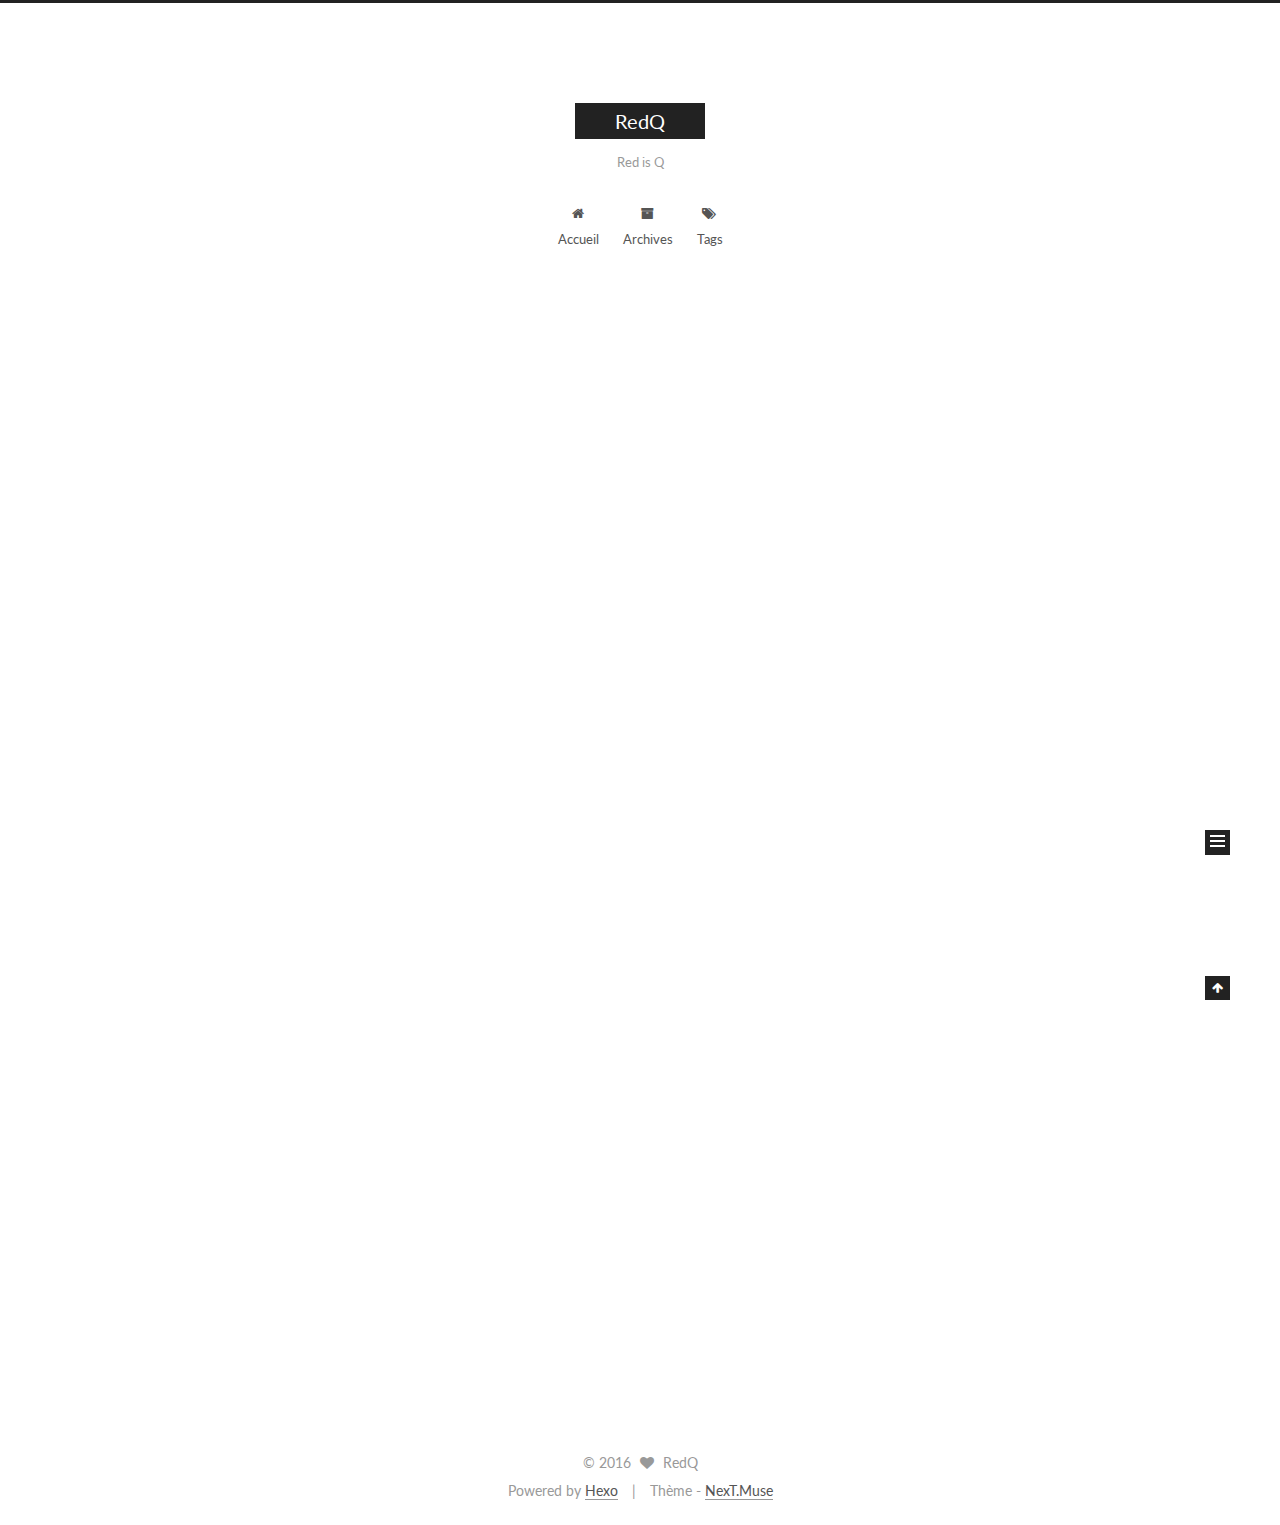
==== commit 19c010e1: "Site updated: 2016-07-14 00:08:44" ====
--- a/index.html
+++ b/index.html
@@ -1,21 +1,90 @@
-<!DOCTYPE html>
-
-
-  <html class="light page-home">
-
-
+<!doctype html>
+
+
+
+  
+
+
+<html class="theme-next muse use-motion">
 <head>
-  <meta charset="utf-8">
-  
-  <title>RedQ</title>
-
-  <meta name="viewport" content="width=device-width, initial-scale=1, maximum-scale=1">
-
-  
-    <meta name="keywords" content="forsigner,前端,设计,Hexo主题,前端开发,用户体验,设计,frontend,design,nodejs,JavaScript" />
-  
-
-  <meta name="description">
+  <meta charset="UTF-8"/>
+<meta http-equiv="X-UA-Compatible" content="IE=edge,chrome=1" />
+<meta name="viewport" content="width=device-width, initial-scale=1, maximum-scale=1"/>
+
+
+
+<meta http-equiv="Cache-Control" content="no-transform" />
+<meta http-equiv="Cache-Control" content="no-siteapp" />
+
+
+
+
+
+
+
+
+
+
+
+
+  
+  
+  <link href="/vendors/fancybox/source/jquery.fancybox.css?v=2.1.5" rel="stylesheet" type="text/css" />
+
+
+
+
+  
+  
+  
+  
+
+  
+    
+    
+  
+
+  
+
+  
+
+  
+
+  
+
+  
+    
+    
+    <link href="//fonts.googleapis.com/css?family=Lato:300,300italic,400,400italic,700,700italic&subset=latin,latin-ext" rel="stylesheet" type="text/css">
+  
+
+
+
+
+
+
+<link href="/vendors/font-awesome/css/font-awesome.min.css?v=4.4.0" rel="stylesheet" type="text/css" />
+
+<link href="/css/main.css?v=5.0.1" rel="stylesheet" type="text/css" />
+
+
+  <meta name="keywords" content="Hexo, NexT" />
+
+
+
+
+
+
+
+
+  <link rel="shortcut icon" type="image/x-icon" href="/favicon.ico?v=5.0.1" />
+
+
+
+
+
+
+<meta name="description">
 <meta property="og:type" content="website">
 <meta property="og:title" content="RedQ">
 <meta property="og:url" content="http://yoursite.com/index.html">
@@ -25,211 +94,418 @@
 <meta name="twitter:title" content="RedQ">
 <meta name="twitter:description">
 
-  
-
-  
-    <link rel="icon" href="/favicon.ico">
-  
-
-  <link href="/css/styles.css?v=028c63b1" rel="stylesheet">
-
-
-  
-    <link rel="stylesheet" href="/css/personal-style.css">
-  
-
-  
-
-  
-  <script type="text/javascript">
-    var _hmt = _hmt || [];
-    (function() {
-      var hm = document.createElement("script");
-      hm.src = "//hm.baidu.com/hm.js?57e94d016e201fba3603a8a2b0263af0";
-      var s = document.getElementsByTagName("script")[0];
-      s.parentNode.insertBefore(hm, s);
-    })();
-  </script>
-
-
+
+
+<script type="text/javascript" id="hexo.configuration">
+  var NexT = window.NexT || {};
+  var CONFIG = {
+    scheme: 'Muse',
+    sidebar: {"position":"left","display":"post"},
+    fancybox: true,
+    motion: true,
+    duoshuo: {
+      userId: 0,
+      author: 'Author'
+    }
+  };
+</script>
+
+
+
+
+  <link rel="canonical" href="http://yoursite.com/"/>
+
+  <title> RedQ </title>
 </head>
 
-<body>
-
-
-  
-
-  
-  <div class="content-home text-center">
-  <a class="avatar" href="/">
-    <img src="/images/avatar.jpg" alt="" />
-  </a>
-  <h1 class="name" style="font-family: calligraffittiregular">
-    Forsigner
-  </h1>
-  <div class="slogan">
-    Find the bug of the world
+<body itemscope itemtype="http://schema.org/WebPage" lang="zh-CN">
+
+  
+
+
+
+
+
+
+
+
+
+
+  
+  
+    
+  
+
+  <div class="container one-collumn sidebar-position-left 
+   page-home 
+ ">
+    <div class="headband"></div>
+
+    <header id="header" class="header" itemscope itemtype="http://schema.org/WPHeader">
+      <div class="header-inner"><div class="site-meta ">
+  
+
+  <div class="custom-logo-site-title">
+    <a href="/"  class="brand" rel="start">
+      <span class="logo-line-before"><i></i></span>
+      <span class="site-title">RedQ</span>
+      <span class="logo-line-after"><i></i></span>
+    </a>
   </div>
-
-  <hr>
-
-  <ul class="text-center nav">
-    
-      <li class="item">
-        
-          <a href="/archives">Blog</a>
-        
-        <span>|</span>
-      </li>
-    
-      <li class="item">
-        
-          <a href="/project/" target="_blank">Project</a>
-        
-        <span>|</span>
-      </li>
-    
-      <li class="item">
-        
-          <a href="https://github.com/forsigner" target="_blank">Github</a>
-        
-        <span>|</span>
-      </li>
-    
-      <li class="item">
-        
-          <a href="https://twitter.com/forsigner" target="_blank">Twitter</a>
-        
-        <span>|</span>
-      </li>
-    
-  </ul>
-
+  <p class="site-subtitle">Red is Q</p>
 </div>
 
-
-
-
-
-  <div class="modal" id="modal">
-  <span id="cover" class="cover hide"></span>
-  <div id="modal-dialog" class="modal-dialog hide-dialog">
-    <div class="modal-header">
-      <span id="close" class="btn-close">关闭</span>
+<div class="site-nav-toggle">
+  <button>
+    <span class="btn-bar"></span>
+    <span class="btn-bar"></span>
+    <span class="btn-bar"></span>
+  </button>
+</div>
+
+<nav class="site-nav">
+  
+
+  
+    <ul id="menu" class="menu">
+      
+        
+        <li class="menu-item menu-item-home">
+          <a href="/" rel="section">
+            
+              <i class="menu-item-icon fa fa-fw fa-home"></i> <br />
+            
+            Accueil
+          </a>
+        </li>
+      
+        
+        <li class="menu-item menu-item-archives">
+          <a href="/archives" rel="section">
+            
+              <i class="menu-item-icon fa fa-fw fa-archive"></i> <br />
+            
+            Archives
+          </a>
+        </li>
+      
+        
+        <li class="menu-item menu-item-tags">
+          <a href="/tags" rel="section">
+            
+              <i class="menu-item-icon fa fa-fw fa-tags"></i> <br />
+            
+            Tags
+          </a>
+        </li>
+      
+
+      
+    </ul>
+  
+
+  
+</nav>
+
+ </div>
+    </header>
+
+    <main id="main" class="main">
+      <div class="main-inner">
+        <div class="content-wrap">
+          <div id="content" class="content">
+            
+  <section id="posts" class="posts-expand">
+    
+      
+
+  
+  
+
+  
+  
+  
+
+  <article class="post post-type-normal " itemscope itemtype="http://schema.org/Article">
+
+    
+      <header class="post-header">
+
+        
+        
+          <h1 class="post-title" itemprop="name headline">
+            
+            
+              
+                
+                <a class="post-title-link" href="/2016/04/27/hello-world/" itemprop="url">
+                  Hello World
+                </a>
+              
+            
+          </h1>
+        
+
+        <div class="post-meta">
+          <span class="post-time">
+            <span class="post-meta-item-icon">
+              <i class="fa fa-calendar-o"></i>
+            </span>
+            <span class="post-meta-item-text">Posté le</span>
+            <time itemprop="dateCreated" datetime="2016-04-27T21:47:42+08:00" content="2016-04-27">
+              2016-04-27
+            </time>
+          </span>
+
+          
+
+          
+            
+          
+
+          
+
+          
+          
+
+          
+        </div>
+      </header>
+    
+
+
+    <div class="post-body" itemprop="articleBody">
+
+      
+      
+
+      
+        
+          
+            <p>Welcome to <a href="https://hexo.io/" target="_blank" rel="external">Hexo</a>! This is your very first post. Check <a href="https://hexo.io/docs/" target="_blank" rel="external">documentation</a> for more info. If you get any problems when using Hexo, you can find the answer in <a href="https://hexo.io/docs/troubleshooting.html" target="_blank" rel="external">troubleshooting</a> or you can ask me on <a href="https://github.com/hexojs/hexo/issues" target="_blank" rel="external">GitHub</a>.</p>
+<h2 id="Quick-Start"><a href="#Quick-Start" class="headerlink" title="Quick Start"></a>Quick Start</h2><h3 id="Create-a-new-post"><a href="#Create-a-new-post" class="headerlink" title="Create a new post"></a>Create a new post</h3><figure class="highlight bash"><table><tr><td class="gutter"><pre><span class="line">1</span><br></pre></td><td class="code"><pre><span class="line">$ hexo new <span class="string">"My New Post"</span></span><br></pre></td></tr></table></figure>
+<p>More info: <a href="https://hexo.io/docs/writing.html" target="_blank" rel="external">Writing</a></p>
+<h3 id="Run-server"><a href="#Run-server" class="headerlink" title="Run server"></a>Run server</h3><figure class="highlight bash"><table><tr><td class="gutter"><pre><span class="line">1</span><br></pre></td><td class="code"><pre><span class="line">$ hexo server</span><br></pre></td></tr></table></figure>
+<p>More info: <a href="https://hexo.io/docs/server.html" target="_blank" rel="external">Server</a></p>
+<h3 id="Generate-static-files"><a href="#Generate-static-files" class="headerlink" title="Generate static files"></a>Generate static files</h3><figure class="highlight bash"><table><tr><td class="gutter"><pre><span class="line">1</span><br></pre></td><td class="code"><pre><span class="line">$ hexo generate</span><br></pre></td></tr></table></figure>
+<p>More info: <a href="https://hexo.io/docs/generating.html" target="_blank" rel="external">Generating</a></p>
+<h3 id="Deploy-to-remote-sites"><a href="#Deploy-to-remote-sites" class="headerlink" title="Deploy to remote sites"></a>Deploy to remote sites</h3><figure class="highlight bash"><table><tr><td class="gutter"><pre><span class="line">1</span><br></pre></td><td class="code"><pre><span class="line">$ hexo deploy</span><br></pre></td></tr></table></figure>
+<p>More info: <a href="https://hexo.io/docs/deployment.html" target="_blank" rel="external">Deployment</a></p>
+
+          
+        
+      
     </div>
-    <hr>
-    <div class="modal-body">
-      <ul class="list-toolbox">
-        
-          <li class="item-toolbox">
-            <a
-              class="CIRCLE"
-              href="/archives/"
-              target="_self"
-              >
-              博客
-            </a>
-          </li>
-        
-          <li class="item-toolbox">
-            <a
-              class="CIRCLE"
-              href="/category/"
-              target="_self"
-              >
-              分类
-            </a>
-          </li>
-        
-          <li class="item-toolbox">
-            <a
-              class="CIRCLE"
-              href="/tag/"
-              target="_self"
-              >
-              标签
-            </a>
-          </li>
-        
-          <li class="item-toolbox">
-            <a
-              class="CIRCLE"
-              href="/link/"
-              target="_self"
-              >
-              友链
-            </a>
-          </li>
-        
-          <li class="item-toolbox">
-            <a
-              class="CIRCLE"
-              href="/about/"
-              target="_self"
-              >
-              关于
-            </a>
-          </li>
-        
-          <li class="item-toolbox">
-            <a
-              class="CIRCLE"
-              href="/atom.xml"
-              target="_blank"
-              >
-              RSS
-            </a>
-          </li>
-        
-          <li class="item-toolbox">
-            <a
-              class="CIRCLE"
-              href="/search/"
-              target="_self"
-              >
-              搜索
-            </a>
-          </li>
-        
-      </ul>
-
+
+    <div>
+      
+    </div>
+
+    <div>
+      
+    </div>
+
+    <footer class="post-footer">
+      
+
+      
+
+      
+      
+        <div class="post-eof"></div>
+      
+    </footer>
+  </article>
+
+
+    
+  </section>
+
+  
+
+
+          </div>
+          
+
+
+          
+
+        </div>
+        
+          
+  
+  <div class="sidebar-toggle">
+    <div class="sidebar-toggle-line-wrap">
+      <span class="sidebar-toggle-line sidebar-toggle-line-first"></span>
+      <span class="sidebar-toggle-line sidebar-toggle-line-middle"></span>
+      <span class="sidebar-toggle-line sidebar-toggle-line-last"></span>
     </div>
   </div>
+
+  <aside id="sidebar" class="sidebar">
+    <div class="sidebar-inner">
+
+      
+
+      
+
+      <section class="site-overview sidebar-panel  sidebar-panel-active ">
+        <div class="site-author motion-element" itemprop="author" itemscope itemtype="http://schema.org/Person">
+          <img class="site-author-image" itemprop="image"
+               src="/images/avatar.gif"
+               alt="RedQ" />
+          <p class="site-author-name" itemprop="name">RedQ</p>
+          <p class="site-description motion-element" itemprop="description"></p>
+        </div>
+        <nav class="site-state motion-element">
+          <div class="site-state-item site-state-posts">
+            <a href="/archives">
+              <span class="site-state-item-count">1</span>
+              <span class="site-state-item-name">articles</span>
+            </a>
+          </div>
+
+          
+
+          
+
+        </nav>
+
+        
+
+        <div class="links-of-author motion-element">
+          
+        </div>
+
+        
+        
+
+        
+        
+
+      </section>
+
+      
+
+    </div>
+  </aside>
+
+
+        
+      </div>
+    </main>
+
+    <footer id="footer" class="footer">
+      <div class="footer-inner">
+        <div class="copyright" >
+  
+  &copy; 
+  <span itemprop="copyrightYear">2016</span>
+  <span class="with-love">
+    <i class="fa fa-heart"></i>
+  </span>
+  <span class="author" itemprop="copyrightHolder">RedQ</span>
 </div>
 
-
-
-  
-
-  <script type="text/javascript">
-  function loadScript(url, callback) {
-    var script = document.createElement('script')
-    script.type = 'text/javascript';
-
-    if (script.readyState) { //IE
-      script.onreadystatechange = function() {
-        if (script.readyState == 'loaded' ||
-          script.readyState == 'complete') {
-          script.onreadystatechange = null;
-          callback();
-        }
-      };
-    } else { //Others
-      script.onload = function() {
-        callback();
-      };
-    }
-
-    script.src = url;
-    document.getElementsByTagName('head')[0].appendChild(script);
-  }
-
-  window.onload = function() {
-    loadScript('/js/bundle.js?235683', function() {
-      // load success
-    });
+<div class="powered-by">
+  Powered by <a class="theme-link" href="http://hexo.io">Hexo</a>
+</div>
+
+<div class="theme-info">
+  Thème -
+  <a class="theme-link" href="https://github.com/iissnan/hexo-theme-next">
+    NexT.Muse
+  </a>
+</div>
+
+        
+
+        
+      </div>
+    </footer>
+
+    <div class="back-to-top">
+      <i class="fa fa-arrow-up"></i>
+    </div>
+  </div>
+
+  
+
+<script type="text/javascript">
+  if (Object.prototype.toString.call(window.Promise) !== '[object Function]') {
+    window.Promise = null;
   }
 </script>
 
+
+
+
+
+
+
+
+
+  
+
+
+
+  
+  <script type="text/javascript" src="/vendors/jquery/index.js?v=2.1.3"></script>
+
+  
+  <script type="text/javascript" src="/vendors/fastclick/lib/fastclick.min.js?v=1.0.6"></script>
+
+  
+  <script type="text/javascript" src="/vendors/jquery_lazyload/jquery.lazyload.js?v=1.9.7"></script>
+
+  
+  <script type="text/javascript" src="/vendors/velocity/velocity.min.js?v=1.2.1"></script>
+
+  
+  <script type="text/javascript" src="/vendors/velocity/velocity.ui.min.js?v=1.2.1"></script>
+
+  
+  <script type="text/javascript" src="/vendors/fancybox/source/jquery.fancybox.pack.js?v=2.1.5"></script>
+
+
+  
+
+
+  <script type="text/javascript" src="/js/src/utils.js?v=5.0.1"></script>
+
+  <script type="text/javascript" src="/js/src/motion.js?v=5.0.1"></script>
+
+
+
+  
+  
+
+  
+
+  
+
+
+  <script type="text/javascript" src="/js/src/bootstrap.js?v=5.0.1"></script>
+
+
+
+  
+
+
+
+  
+
+
+
+
+  
+  
+
+  
+
+  
+
+  
+
 </body>
 </html>
--- a/css/main.css
+++ b/css/main.css
@@ -0,0 +1,2182 @@
+/* normalize.css v3.0.2 | MIT License | git.io/normalize */
+html {
+  font-family: sans-serif; /* 1 */
+  -ms-text-size-adjust: 100%; /* 2 */
+  -webkit-text-size-adjust: 100%; /* 2 */
+}
+body {
+  margin: 0;
+}
+article,
+aside,
+details,
+figcaption,
+figure,
+footer,
+header,
+hgroup,
+main,
+menu,
+nav,
+section,
+summary {
+  display: block;
+}
+audio,
+canvas,
+progress,
+video {
+  display: inline-block; /* 1 */
+  vertical-align: baseline; /* 2 */
+}
+audio:not([controls]) {
+  display: none;
+  height: 0;
+}
+[hidden],
+template {
+  display: none;
+}
+a {
+  background-color: transparent;
+}
+a:active,
+a:hover {
+  outline: 0;
+}
+abbr[title] {
+  border-bottom: 1px dotted;
+}
+b,
+strong {
+  font-weight: bold;
+}
+dfn {
+  font-style: italic;
+}
+h1 {
+  font-size: 2em;
+  margin: 0.67em 0;
+}
+mark {
+  background: #ff0;
+  color: #000;
+}
+small {
+  font-size: 80%;
+}
+sub,
+sup {
+  font-size: 75%;
+  line-height: 0;
+  position: relative;
+  vertical-align: baseline;
+}
+sup {
+  top: -0.5em;
+}
+sub {
+  bottom: -0.25em;
+}
+img {
+  border: 0;
+}
+svg:not(:root) {
+  overflow: hidden;
+}
+figure {
+  margin: 1em 40px;
+}
+hr {
+  -moz-box-sizing: content-box;
+  box-sizing: content-box;
+  height: 0;
+}
+pre {
+  overflow: auto;
+}
+code,
+kbd,
+pre,
+samp {
+  font-family: monospace, monospace;
+  font-size: 1em;
+}
+button,
+input,
+optgroup,
+select,
+textarea {
+  color: inherit; /* 1 */
+  font: inherit; /* 2 */
+  margin: 0; /* 3 */
+}
+button {
+  overflow: visible;
+}
+button,
+select {
+  text-transform: none;
+}
+button,
+html input[type="button"],
+input[type="reset"],
+input[type="submit"] {
+  -webkit-appearance: button; /* 2 */
+  cursor: pointer; /* 3 */
+}
+button[disabled],
+html input[disabled] {
+  cursor: default;
+}
+button::-moz-focus-inner,
+input::-moz-focus-inner {
+  border: 0;
+  padding: 0;
+}
+input {
+  line-height: normal;
+}
+input[type="checkbox"],
+input[type="radio"] {
+  box-sizing: border-box; /* 1 */
+  padding: 0; /* 2 */
+}
+input[type="number"]::-webkit-inner-spin-button,
+input[type="number"]::-webkit-outer-spin-button {
+  height: auto;
+}
+input[type="search"] {
+  -webkit-appearance: textfield; /* 1 */
+  -moz-box-sizing: content-box;
+  -webkit-box-sizing: content-box; /* 2 */
+  box-sizing: content-box;
+}
+input[type="search"]::-webkit-search-cancel-button,
+input[type="search"]::-webkit-search-decoration {
+  -webkit-appearance: none;
+}
+fieldset {
+  border: 1px solid #c0c0c0;
+  margin: 0 2px;
+  padding: 0.35em 0.625em 0.75em;
+}
+legend {
+  border: 0; /* 1 */
+  padding: 0; /* 2 */
+}
+textarea {
+  overflow: auto;
+}
+optgroup {
+  font-weight: bold;
+}
+table {
+  border-collapse: collapse;
+  border-spacing: 0;
+}
+td,
+th {
+  padding: 0;
+}
+::selection {
+  background: #262a30;
+  color: #fff;
+}
+body {
+  position: relative;
+  font-family: 'Lato', "PingFang SC", "Microsoft YaHei", sans-serif;
+  font-size: 14px;
+  line-height: 2;
+  color: #555;
+  background: #fff;
+}
+@media (max-width: 767px) {
+  body {
+    padding-right: 0 !important;
+  }
+}
+@media (min-width: 768px) and (max-width: 991px) {
+  body {
+    padding-right: 0 !important;
+  }
+}
+@media (min-width: 1600px) {
+  body {
+    font-size: 16px;
+  }
+}
+h1,
+h2,
+h3,
+h4,
+h5,
+h6 {
+  margin: 0;
+  padding: 0;
+  font-weight: bold;
+  line-height: 1.5;
+  font-family: 'Lato', "PingFang SC", "Microsoft YaHei", sans-serif;
+}
+h2,
+h3,
+h4,
+h5,
+h6 {
+  margin: 20px 0 15px;
+}
+h1 {
+  font-size: 22px;
+}
+@media (max-width: 767px) {
+  h1 {
+    font-size: 18px;
+  }
+}
+h2 {
+  font-size: 20px;
+}
+@media (max-width: 767px) {
+  h2 {
+    font-size: 16px;
+  }
+}
+h3 {
+  font-size: 18px;
+}
+@media (max-width: 767px) {
+  h3 {
+    font-size: 14px;
+  }
+}
+h4 {
+  font-size: 16px;
+}
+@media (max-width: 767px) {
+  h4 {
+    font-size: 12px;
+  }
+}
+h5 {
+  font-size: 14px;
+}
+@media (max-width: 767px) {
+  h5 {
+    font-size: 10px;
+  }
+}
+h6 {
+  font-size: 12px;
+}
+@media (max-width: 767px) {
+  h6 {
+    font-size: 8px;
+  }
+}
+p {
+  margin: 0 0 25px 0;
+}
+a {
+  color: #555;
+  text-decoration: none;
+  border-bottom: 1px solid #999;
+  word-wrap: break-word;
+}
+a:hover {
+  color: #222;
+  border-bottom-color: #222;
+}
+ul {
+  list-style: none;
+}
+blockquote {
+  margin: 0;
+  padding: 0;
+}
+img {
+  display: block;
+  margin: auto;
+  max-width: 100%;
+  height: auto;
+}
+hr {
+  margin: 40px 0;
+  height: 3px;
+  border: none;
+  background-color: #ddd;
+  background-image: repeating-linear-gradient(-45deg, #fff, #fff 4px, transparent 4px, transparent 8px);
+}
+blockquote {
+  padding: 0 15px;
+  color: #666;
+  border-left: 4px solid #ddd;
+}
+blockquote cite::before {
+  content: "-";
+  padding: 0 5px;
+}
+dt {
+  font-weight: 700;
+}
+dd {
+  margin: 0;
+  padding: 0;
+}
+.text-left {
+  text-align: left;
+}
+.text-center {
+  text-align: center;
+}
+.text-right {
+  text-align: right;
+}
+.text-justify {
+  text-align: justify;
+}
+.text-nowrap {
+  white-space: nowrap;
+}
+.text-lowercase {
+  text-transform: lowercase;
+}
+.text-uppercase {
+  text-transform: uppercase;
+}
+.text-capitalize {
+  text-transform: capitalize;
+}
+.center-block {
+  display: block;
+  margin-left: auto;
+  margin-right: auto;
+}
+.clearfix:before,
+.clearfix:after {
+  content: " ";
+  display: table;
+}
+.clearfix:after {
+  clear: both;
+}
+.pullquote {
+  width: 45%;
+}
+.pullquote.left {
+  float: left;
+  margin-left: 5px;
+  margin-right: 10px;
+}
+.pullquote.right {
+  float: right;
+  margin-left: 10px;
+  margin-right: 5px;
+}
+.affix.affix.affix {
+  position: fixed;
+}
+.translation {
+  margin-top: -20px;
+  font-size: 14px;
+  color: #999;
+}
+.scrollbar-measure {
+  width: 100px;
+  height: 100px;
+  overflow: scroll;
+  position: absolute;
+  top: -9999px;
+}
+.use-motion .motion-element {
+  opacity: 0;
+}
+#local-search-input {
+  padding: 3px;
+  border: none;
+  text-indent: 14px;
+  border-radius: 0;
+  width: 140px;
+  outline: none;
+  border-bottom: 1px solid #999;
+  background: inherit;
+  opacity: 0.5;
+}
+#local-search-input:focus {
+  opacity: 1;
+}
+.search-icon {
+  position: absolute;
+  top: 9px;
+}
+table {
+  margin: 20px 0;
+  width: 100%;
+  border-collapse: collapse;
+  border-spacing: 0;
+  border: 1px solid #ddd;
+  font-size: 14px;
+  table-layout: fixed;
+  word-wrap: break-all;
+}
+table>tbody>tr:nth-of-type(odd) {
+  background-color: #f9f9f9;
+}
+table>tbody>tr:hover {
+  background-color: #f5f5f5;
+}
+caption,
+th,
+td {
+  padding: 8px;
+  text-align: left;
+  vertical-align: middle;
+  font-weight: normal;
+}
+th,
+td {
+  border-bottom: 3px solid #ddd;
+  border-right: 1px solid #eee;
+}
+th {
+  padding-bottom: 10px;
+  font-weight: 700;
+}
+td {
+  border-bottom-width: 1px;
+}
+html,
+body {
+  height: 100%;
+}
+.container {
+  position: relative;
+  min-height: 100%;
+}
+.header-inner {
+  margin: 0 auto;
+  padding: 100px 0 70px;
+  width: 700px;
+}
+@media (min-width: 1600px) {
+  .container .header-inner {
+    width: 900px;
+  }
+}
+.main {
+  padding-bottom: 150px;
+}
+.main-inner {
+  margin: 0 auto;
+  width: 700px;
+}
+@media (min-width: 1600px) {
+  .container .main-inner {
+    width: 900px;
+  }
+}
+.footer {
+  position: absolute;
+  left: 0;
+  bottom: 0;
+  width: 100%;
+  min-height: 50px;
+}
+.footer-inner {
+  box-sizing: border-box;
+  margin: 20px auto;
+  width: 700px;
+}
+@media (min-width: 1600px) {
+  .container .footer-inner {
+    width: 900px;
+  }
+}
+pre,
+.highlight {
+  overflow: auto;
+  margin: 20px 0;
+  padding: 15px;
+  font-size: 13px;
+  color: #4d4d4c;
+  background: #f7f7f7;
+  line-height: 1.6;
+}
+pre,
+code {
+  font-family: consolas, Menlo, "PingFang SC", "Microsoft YaHei", monospace;
+}
+code {
+  padding: 2px 4px;
+  word-break: break-all;
+  color: #555;
+  background: #eee;
+  border-radius: 4px;
+  font-size: 13px;
+}
+pre code {
+  padding: 0;
+  color: #4d4d4c;
+  background: none;
+  text-shadow: none;
+}
+.highlight pre {
+  border: none;
+  margin: 0;
+  padding: 1px;
+}
+.highlight table {
+  margin: 0;
+  width: auto;
+  border: none;
+}
+.highlight td {
+  border: none;
+  padding: 0;
+}
+.highlight figcaption {
+  font-size: 1em;
+  color: #4d4d4c;
+  line-height: 1em;
+  margin-bottom: 1em;
+}
+.highlight figcaption:before,
+.highlight figcaption:after {
+  content: " ";
+  display: table;
+}
+.highlight figcaption:after {
+  clear: both;
+}
+.highlight figcaption a {
+  float: right;
+  color: #4d4d4c;
+}
+.highlight figcaption a:hover {
+  border-bottom-color: #4d4d4c;
+}
+.highlight .gutter pre {
+  color: #666;
+  text-align: right;
+  padding-right: 20px;
+}
+.highlight .line {
+  height: 20px;
+}
+.gist table {
+  width: auto;
+}
+.gist table td {
+  border: none;
+}
+pre .comment {
+  color: #8e908c;
+}
+pre .variable,
+pre .attribute,
+pre .tag,
+pre .regexp,
+pre .ruby .constant,
+pre .xml .tag .title,
+pre .xml .pi,
+pre .xml .doctype,
+pre .html .doctype,
+pre .css .id,
+pre .css .class,
+pre .css .pseudo {
+  color: #c82829;
+}
+pre .number,
+pre .preprocessor,
+pre .built_in,
+pre .literal,
+pre .params,
+pre .constant,
+pre .command {
+  color: #f5871f;
+}
+pre .ruby .class .title,
+pre .css .rules .attribute,
+pre .string,
+pre .value,
+pre .inheritance,
+pre .header,
+pre .ruby .symbol,
+pre .xml .cdata,
+pre .special,
+pre .number,
+pre .formula {
+  color: #718c00;
+}
+pre .title,
+pre .css .hexcolor {
+  color: #3e999f;
+}
+pre .function,
+pre .python .decorator,
+pre .python .title,
+pre .ruby .function .title,
+pre .ruby .title .keyword,
+pre .perl .sub,
+pre .javascript .title,
+pre .coffeescript .title {
+  color: #4271ae;
+}
+pre .keyword,
+pre .javascript .function {
+  color: #8959a8;
+}
+.full-image.full-image.full-image {
+  border: none;
+  max-width: 100%;
+  width: auto;
+  margin: 20px auto;
+}
+@media (min-width: 992px) {
+  .full-image.full-image.full-image {
+    max-width: none;
+    width: 126%;
+    margin: 0 -13%;
+  }
+}
+.blockquote-center,
+.page-home .post-type-quote blockquote,
+.page-post-detail .post-type-quote blockquote {
+  position: relative;
+  margin: 40px 0;
+  padding: 0;
+  border-left: none;
+  text-align: center;
+}
+.blockquote-center::before,
+.page-home .post-type-quote blockquote::before,
+.page-post-detail .post-type-quote blockquote::before,
+.blockquote-center::after,
+.page-home .post-type-quote blockquote::after,
+.page-post-detail .post-type-quote blockquote::after {
+  position: absolute;
+  content: ' ';
+  display: block;
+  width: 100%;
+  height: 24px;
+  opacity: 0.2;
+  background-repeat: no-repeat;
+  background-position: 0 -6px;
+  background-size: 22px 22px;
+}
+.blockquote-center::before,
+.page-home .post-type-quote blockquote::before,
+.page-post-detail .post-type-quote blockquote::before {
+  top: -20px;
+  background-image: url("../images/quote-l.svg");
+  border-top: 1px solid #ccc;
+}
+.blockquote-center::after,
+.page-home .post-type-quote blockquote::after,
+.page-post-detail .post-type-quote blockquote::after {
+  bottom: -20px;
+  background-image: url("../images/quote-r.svg");
+  border-bottom: 1px solid #ccc;
+  background-position: 100% 8px;
+}
+.blockquote-center p,
+.page-home .post-type-quote blockquote p,
+.page-post-detail .post-type-quote blockquote p,
+.blockquote-center div,
+.page-home .post-type-quote blockquote div,
+.page-post-detail .post-type-quote blockquote div {
+  text-align: center;
+}
+.post .post-body .group-picture img {
+  box-sizing: border-box;
+  padding: 0 3px;
+  border: none;
+}
+.post .group-picture-row {
+  overflow: hidden;
+  margin-top: 6px;
+}
+.post .group-picture-row:first-child {
+  margin-top: 0;
+}
+.post .group-picture-column {
+  float: left;
+}
+.page-post-detail .post-body .group-picture-column {
+  float: none;
+  margin-top: 10px;
+  width: auto !important;
+}
+.page-post-detail .post-body .group-picture-column img {
+  margin: 0 auto;
+}
+.page-archive .group-picture-container {
+  overflow: hidden;
+}
+.page-archive .group-picture-row {
+  float: left;
+}
+.page-archive .group-picture-row:first-child {
+  margin-top: 6px;
+}
+.page-archive .group-picture-column {
+  max-width: 150px;
+  max-height: 150px;
+}
+.btn {
+  display: inline-block;
+  padding: 0 20px;
+  font-size: 14px;
+  color: #fff;
+  background: #222;
+  border: 2px solid #222;
+  text-decoration: none;
+  border-radius: 0;
+  transition-property: background-color;
+  transition-duration: 0.2s;
+  transition-timing-function: ease-in-out;
+  transition-delay: 0s;
+}
+.btn:hover,
+.post-more-link .btn:hover {
+  border-color: #222;
+  color: #222;
+  background: #fff;
+}
+.btn-bar {
+  display: block;
+  width: 22px;
+  height: 2px;
+  background: #555;
+  border-radius: 1px;
+}
+.btn-bar+.btn-bar {
+  margin-top: 4px;
+}
+.pagination {
+  margin: 120px 0 40px;
+  text-align: center;
+  border-top: 1px solid #eee;
+}
+.page-number-basic,
+.pagination .prev,
+.pagination .next,
+.pagination .page-number,
+.pagination .space {
+  display: inline-block;
+  position: relative;
+  top: -1px;
+  margin: 0 10px;
+  padding: 0 10px;
+  line-height: 30px;
+}
+@media (max-width: 767px) {
+  .page-number-basic,
+  .pagination .prev,
+  .pagination .next,
+  .pagination .page-number,
+  .pagination .space {
+    margin: 0 5px;
+  }
+}
+.pagination .prev,
+.pagination .next,
+.pagination .page-number {
+  border-bottom: 0;
+  border-top: 1px solid #eee;
+  transition-property: border-color;
+  transition-duration: 0.2s;
+  transition-timing-function: ease-in-out;
+  transition-delay: 0s;
+}
+.pagination .prev:hover,
+.pagination .next:hover,
+.pagination .page-number:hover {
+  border-top-color: #222;
+}
+.pagination .space {
+  padding: 0;
+  margin: 0;
+}
+.pagination .prev {
+  margin-left: 0;
+}
+.pagination .next {
+  margin-right: 0;
+}
+.pagination .page-number.current {
+  color: #fff;
+  background: #ccc;
+  border-top-color: #ccc;
+}
+@media (max-width: 767px) {
+  .pagination {
+    border-top: none;
+  }
+  .pagination .prev,
+  .pagination .next,
+  .pagination .page-number {
+    margin-bottom: 10px;
+    border-top: 0;
+    border-bottom: 1px solid #eee;
+  }
+  .pagination .prev:hover,
+  .pagination .next:hover,
+  .pagination .page-number:hover {
+    border-bottom-color: #222;
+  }
+}
+.comments {
+  margin: 60px 20px 0;
+}
+.tag-cloud {
+  text-align: center;
+}
+.tag-cloud a {
+  display: inline-block;
+  margin: 10px;
+}
+.back-to-top {
+  box-sizing: border-box;
+  position: fixed;
+  bottom: -100px;
+  right: 50px;
+  z-index: 1050;
+  padding: 0 6px;
+  width: 25px;
+  background: #222;
+  font-size: 12px;
+  opacity: 1;
+  color: #fff;
+  cursor: pointer;
+  text-align: center;
+  -webkit-transform: translateZ(0);
+  transition-property: bottom;
+  transition-duration: 0.2s;
+  transition-timing-function: ease-in-out;
+  transition-delay: 0s;
+}
+@media (max-width: 767px) {
+  .back-to-top {
+    display: none;
+  }
+}
+@media (min-width: 768px) and (max-width: 991px) {
+  .back-to-top {
+    display: none;
+  }
+}
+.back-to-top.back-to-top-on {
+  bottom: 19px;
+}
+.header {
+  background: #fff;
+}
+.header-inner {
+  position: relative;
+}
+.headband {
+  height: 3px;
+  background: #222;
+}
+.site-meta {
+  margin: 0;
+  text-align: center;
+}
+@media (max-width: 767px) {
+  .site-meta {
+    text-align: center;
+  }
+}
+.brand {
+  position: relative;
+  display: inline-block;
+  padding: 0 40px;
+  color: #fff;
+  background: #222;
+  border-bottom: none;
+}
+.brand:hover {
+  color: #fff;
+}
+.logo {
+  display: inline-block;
+  margin-right: 5px;
+  line-height: 36px;
+  vertical-align: top;
+}
+.site-title {
+  display: inline-block;
+  vertical-align: top;
+  line-height: 36px;
+  font-size: 20px;
+  font-weight: normal;
+  font-family: 'Lato', "PingFang SC", "Microsoft YaHei", sans-serif;
+}
+.site-subtitle {
+  margin-top: 10px;
+  font-size: 13px;
+  color: #999;
+}
+.use-motion .brand {
+  opacity: 0;
+}
+.use-motion .logo,
+.use-motion .site-title,
+.use-motion .site-subtitle {
+  opacity: 0;
+  position: relative;
+  top: -10px;
+}
+.site-nav-toggle {
+  display: none;
+  position: absolute;
+  top: 10px;
+  left: 10px;
+}
+@media (max-width: 767px) {
+  .site-nav-toggle {
+    display: block;
+  }
+}
+.site-nav-toggle button {
+  margin-top: 2px;
+  padding: 9px 10px;
+  background: transparent;
+  border: none;
+}
+@media (max-width: 767px) {
+  .site-nav {
+    display: none;
+    margin: 0 -10px;
+    padding: 0 10px;
+    clear: both;
+    border-top: 1px solid #ddd;
+  }
+}
+@media (min-width: 768px) and (max-width: 991px) {
+  .site-nav {
+    display: block !important;
+  }
+}
+@media (min-width: 992px) {
+  .site-nav {
+    display: block !important;
+  }
+}
+.menu {
+  margin-top: 20px;
+  padding-left: 0;
+  text-align: center;
+}
+.menu .menu-item {
+  display: inline-block;
+  margin: 0 10px;
+}
+@media screen and (max-width: 767px) {
+  .menu .menu-item {
+    margin-top: 10px;
+  }
+}
+.menu .menu-item a {
+  display: block;
+  font-size: 13px;
+  text-transform: capitalize;
+  line-height: inherit;
+  border-bottom: 1px solid transparent;
+  transition-property: border-color;
+  transition-duration: 0.2s;
+  transition-timing-function: ease-in-out;
+  transition-delay: 0s;
+}
+.menu .menu-item a:hover {
+  border-bottom-color: #222;
+}
+.menu .menu-item .fa {
+  margin-right: 5px;
+}
+.use-motion .menu-item {
+  opacity: 0;
+}
+.post-body {
+  font-family: 'Lato', "PingFang SC", "Microsoft YaHei", sans-serif;
+}
+@media (max-width: 767px) {
+  .post-body {
+    word-break: break-word;
+  }
+}
+.post-body .fancybox img {
+  display: block !important;
+  margin: 0 auto;
+  cursor: pointer;
+  cursor: zoom-in;
+  cursor: -webkit-zoom-in;
+}
+.post-body .image-caption,
+.post-body .figure .caption {
+  margin: 10px auto 15px;
+  text-align: center;
+  font-size: 14px;
+  color: #999;
+  font-weight: bold;
+  line-height: 1;
+}
+.post-sticky-flag {
+  display: inline-block;
+  font-size: 16px;
+  -ms-transform: rotate(30deg);
+  -webkit-transform: rotate(30deg);
+  -moz-transform: rotate(30deg);
+  -ms-transform: rotate(30deg);
+  -o-transform: rotate(30deg);
+  transform: rotate(30deg);
+}
+.posts-expand {
+  padding-top: 40px;
+}
+@media (max-width: 767px) {
+  .posts-expand {
+    margin: 0 20px;
+  }
+  .post-body pre,
+  .post-body .highlight {
+    padding: 10px;
+  }
+  .post-body pre .gutter pre,
+  .post-body .highlight .gutter pre {
+    padding-right: 10px;
+  }
+}
+@media (min-width: 992px) {
+  .posts-expand .post-body {
+    text-align: justify;
+  }
+}
+.posts-expand .post-body h2,
+.posts-expand .post-body h3,
+.posts-expand .post-body h4,
+.posts-expand .post-body h5,
+.posts-expand .post-body h6 {
+  padding-top: 10px;
+}
+.posts-expand .post-body h2 .header-anchor,
+.posts-expand .post-body h3 .header-anchor,
+.posts-expand .post-body h4 .header-anchor,
+.posts-expand .post-body h5 .header-anchor,
+.posts-expand .post-body h6 .header-anchor {
+  float: right;
+  margin-left: 10px;
+  color: #ccc;
+  border-bottom-style: none;
+  visibility: hidden;
+}
+.posts-expand .post-body h2 .header-anchor:hover,
+.posts-expand .post-body h3 .header-anchor:hover,
+.posts-expand .post-body h4 .header-anchor:hover,
+.posts-expand .post-body h5 .header-anchor:hover,
+.posts-expand .post-body h6 .header-anchor:hover {
+  color: inherit;
+}
+.posts-expand .post-body h2:hover .header-anchor,
+.posts-expand .post-body h3:hover .header-anchor,
+.posts-expand .post-body h4:hover .header-anchor,
+.posts-expand .post-body h5:hover .header-anchor,
+.posts-expand .post-body h6:hover .header-anchor {
+  visibility: visible;
+}
+.posts-expand .post-body ul li {
+  list-style: circle;
+}
+.posts-expand .post-body img {
+  box-sizing: border-box;
+  margin: auto;
+  padding: 3px;
+  border: 1px solid #ddd;
+}
+.posts-expand .fancybox img {
+  margin: 0 auto;
+}
+@media (max-width: 767px) {
+  .posts-collapse {
+    margin: 0 20px;
+  }
+  .posts-collapse .post-title,
+  .posts-collapse .post-meta {
+    display: block;
+    width: auto;
+    text-align: left;
+  }
+}
+.posts-collapse {
+  position: relative;
+  z-index: 1010;
+  margin-left: 55px;
+}
+.posts-collapse::after {
+  content: " ";
+  position: absolute;
+  top: 20px;
+  left: 0;
+  margin-left: -2px;
+  width: 4px;
+  height: 100%;
+  background: #f5f5f5;
+  z-index: -1;
+}
+@media (max-width: 767px) {
+  .posts-collapse {
+    margin: 0 20px;
+  }
+}
+.posts-collapse .collection-title {
+  position: relative;
+  margin: 60px 0;
+}
+.posts-collapse .collection-title h2 {
+  margin-left: 20px;
+}
+.posts-collapse .collection-title small {
+  color: #bbb;
+}
+.posts-collapse .collection-title::before {
+  content: " ";
+  position: absolute;
+  left: 0;
+  top: 50%;
+  margin-left: -4px;
+  margin-top: -4px;
+  width: 8px;
+  height: 8px;
+  background: #bbb;
+  border-radius: 50%;
+}
+.posts-collapse .post {
+  margin: 30px 0;
+}
+.posts-collapse .post-header {
+  position: relative;
+  transition-duration: 0.2s;
+  transition-timing-function: ease-in-out;
+  transition-delay: 0s;
+  transition-property: border;
+  border-bottom: 1px dashed #ccc;
+}
+.posts-collapse .post-header::before {
+  content: " ";
+  position: absolute;
+  left: 0;
+  top: 12px;
+  width: 6px;
+  height: 6px;
+  margin-left: -4px;
+  background: #bbb;
+  border-radius: 50%;
+  border: 1px solid #fff;
+  transition-duration: 0.2s;
+  transition-timing-function: ease-in-out;
+  transition-delay: 0s;
+  transition-property: background;
+}
+.posts-collapse .post-header:hover {
+  border-bottom-color: #666;
+}
+.posts-collapse .post-header:hover::before {
+  background: #222;
+}
+.posts-collapse .post-meta {
+  position: absolute;
+  font-size: 12px;
+  left: 20px;
+  top: 5px;
+}
+.posts-collapse .post-comments-count {
+  display: none;
+}
+.posts-collapse .post-title {
+  margin-left: 60px;
+  font-size: 16px;
+  font-weight: normal;
+  line-height: inherit;
+}
+.posts-collapse .post-title::after {
+  margin-left: 3px;
+  opacity: 0.6;
+}
+.posts-collapse .post-title a {
+  color: #666;
+  border-bottom: none;
+}
+.page-home .post-type-quote .post-header,
+.page-post-detail .post-type-quote .post-header,
+.page-home .post-type-quote .post-tags,
+.page-post-detail .post-type-quote .post-tags {
+  display: none;
+}
+.posts-expand .post-title {
+  font-size: 26px;
+  text-align: center;
+  word-break: break-word;
+  font-weight: 400;
+}
+@media (max-width: 767px) {
+  .posts-expand .post-title {
+    font-size: 22px;
+  }
+}
+.posts-expand .post-title-link {
+  display: inline-block;
+  position: relative;
+  color: #555;
+  border-bottom: none;
+  line-height: 1.2;
+  vertical-align: top;
+}
+.posts-expand .post-title-link::before {
+  content: "";
+  position: absolute;
+  width: 100%;
+  height: 2px;
+  bottom: 0;
+  left: 0;
+  background-color: #000;
+  visibility: hidden;
+  -webkit-transform: scaleX(0);
+  -moz-transform: scaleX(0);
+  -ms-transform: scaleX(0);
+  -o-transform: scaleX(0);
+  transform: scaleX(0);
+  transition-duration: 0.2s;
+  transition-timing-function: ease-in-out;
+  transition-delay: 0s;
+}
+.posts-expand .post-title-link:hover::before {
+  visibility: visible;
+  -webkit-transform: scaleX(1);
+  -moz-transform: scaleX(1);
+  -ms-transform: scaleX(1);
+  -o-transform: scaleX(1);
+  transform: scaleX(1);
+}
+.posts-expand .post-title-link .fa {
+  font-size: 16px;
+}
+.posts-expand .post-meta {
+  margin: 3px 0 60px 0;
+  color: #999;
+  font-family: 'Lato', "PingFang SC", "Microsoft YaHei", sans-serif;
+  font-size: 12px;
+  text-align: center;
+}
+.posts-expand .post-meta .post-category-list {
+  display: inline-block;
+  margin: 0;
+  padding: 3px;
+}
+.posts-expand .post-meta .post-category-list-link {
+  color: #999;
+}
+.post-meta-item-icon {
+  display: none;
+  margin-right: 3px;
+}
+@media (min-width: 768px) and (max-width: 991px) {
+  .post-meta-item-icon {
+    display: inline-block;
+  }
+}
+@media (max-width: 767px) {
+  .post-meta-item-icon {
+    display: inline-block;
+  }
+}
+@media (min-width: 768px) and (max-width: 991px) {
+  .post-meta-item-text {
+    display: none;
+  }
+}
+@media (max-width: 767px) {
+  .post-meta-item-text {
+    display: none;
+  }
+}
+@media (max-width: 767px) {
+  .posts-expand .post-comments-count {
+    display: none;
+  }
+}
+.post-more-link {
+  margin-top: 50px;
+}
+.post-more-link .btn {
+  color: #fff;
+  font-size: 14px;
+  background: #222;
+  border-radius: 0;
+  line-height: 2;
+}
+.posts-expand .post-tags {
+  margin-top: 40px;
+  text-align: center;
+}
+.posts-expand .post-tags a {
+  display: inline-block;
+  margin-right: 10px;
+  font-size: 13px;
+}
+.post-nav {
+  overflow: hidden;
+  margin-top: 60px;
+  padding: 10px;
+  white-space: nowrap;
+  border-top: 1px solid #eee;
+}
+.post-nav-item {
+  display: inline-block;
+  width: 50%;
+  white-space: normal;
+}
+.post-nav-item a {
+  position: relative;
+  display: inline-block;
+  line-height: 25px;
+  font-size: 14px;
+  color: #555;
+  border-bottom: none;
+}
+.post-nav-item a:hover {
+  color: #222;
+  border-bottom: none;
+}
+.post-nav-item a:active {
+  top: 2px;
+}
+.post-nav-item a i {
+  font-size: 12px;
+}
+.post-nav-prev {
+  text-align: right;
+}
+.posts-expand .post-eof {
+  display: block;
+  margin: 80px auto 60px;
+  width: 8%;
+  height: 1px;
+  background: #ccc;
+  text-align: center;
+}
+.post:last-child .post-eof.post-eof.post-eof {
+  display: none;
+}
+.post-gallery {
+  display: table;
+  table-layout: fixed;
+  width: 100%;
+  border-collapse: separate;
+}
+.post-gallery-row {
+  display: table-row;
+}
+.post-gallery .post-gallery-img {
+  display: table-cell;
+  text-align: center;
+  vertical-align: middle;
+  border: none;
+}
+.post-gallery .post-gallery-img img {
+  max-width: 100%;
+  max-height: 100%;
+  border: none;
+}
+.fancybox-close,
+.fancybox-close:hover {
+  border: none;
+}
+.sidebar {
+  position: fixed;
+  right: 0;
+  top: 0;
+  bottom: 0;
+  width: 0;
+  z-index: 1040;
+  box-shadow: inset 0 2px 6px #000;
+  background: #222;
+  -webkit-transform: translateZ(0);
+}
+.sidebar a {
+  color: #999;
+  border-bottom-color: #555;
+}
+.sidebar a:hover {
+  color: #eee;
+}
+@media (min-width: 768px) and (max-width: 991px) {
+  .sidebar {
+    display: none !important;
+  }
+}
+@media (max-width: 767px) {
+  .sidebar {
+    display: none !important;
+  }
+}
+.sidebar-inner {
+  position: relative;
+  padding: 20px 10px;
+  color: #999;
+  text-align: center;
+}
+.sidebar-toggle {
+  position: fixed;
+  right: 50px;
+  bottom: 45px;
+  width: 15px;
+  height: 15px;
+  padding: 5px;
+  background: #222;
+  line-height: 0;
+  z-index: 1050;
+  cursor: pointer;
+  -webkit-transform: translateZ(0);
+}
+@media (min-width: 768px) and (max-width: 991px) {
+  .sidebar-toggle {
+    display: none;
+  }
+}
+@media (max-width: 767px) {
+  .sidebar-toggle {
+    display: none;
+  }
+}
+.sidebar-toggle-line {
+  position: relative;
+  display: inline-block;
+  vertical-align: top;
+  height: 2px;
+  width: 100%;
+  background: #fff;
+  margin-top: 3px;
+}
+.sidebar-toggle-line:first-child {
+  margin-top: 0;
+}
+.site-author-image {
+  display: block;
+  margin: 0 auto;
+  padding: 2px;
+  max-width: 96px;
+  height: auto;
+  border: 2px solid #333;
+}
+.site-author-name {
+  margin: 5px 0 0;
+  text-align: center;
+  color: #f5f5f5;
+  font-weight: normal;
+}
+.site-description {
+  margin-top: 5px;
+  text-align: center;
+  font-size: 14px;
+  color: #999;
+}
+.site-state {
+  overflow: hidden;
+  line-height: 1.4;
+  white-space: nowrap;
+  text-align: center;
+}
+.site-state-item {
+  display: inline-block;
+  padding: 0 15px;
+  border-left: 1px solid #333;
+}
+.site-state-item:first-child {
+  border-left: none;
+}
+.site-state-item a {
+  border-bottom: none;
+}
+.site-state-item-count {
+  display: block;
+  text-align: center;
+  color: inherit;
+  font-weight: 600;
+  font-size: 18px;
+}
+.site-state-item-name {
+  font-size: 13px;
+  color: inherit;
+}
+.feed-link {
+  margin-top: 20px;
+}
+.feed-link a {
+  display: inline-block;
+  padding: 0 15px;
+  color: #fc6423;
+  border: 1px solid #fc6423;
+  border-radius: 4px;
+}
+.feed-link a i {
+  color: #fc6423;
+  font-size: 14px;
+}
+.feed-link a:hover {
+  color: #fff;
+  background: #fc6423;
+}
+.feed-link a:hover i {
+  color: #fff;
+}
+.links-of-author {
+  margin-top: 20px;
+}
+.links-of-author a {
+  display: inline-block;
+  vertical-align: middle;
+  margin-right: 10px;
+  margin-bottom: 10px;
+  border-bottom-color: #555;
+  font-size: 13px;
+}
+.links-of-author a:before {
+  display: inline-block;
+  vertical-align: middle;
+  margin-right: 3px;
+  content: " ";
+  width: 4px;
+  height: 4px;
+  border-radius: 50%;
+  background: #57fff0;
+}
+.links-of-blogroll {
+  font-size: 13px;
+}
+.links-of-blogroll-title {
+  margin-top: 20px;
+  font-size: 14px;
+  font-weight: 600;
+}
+.links-of-blogroll-list {
+  margin: 0;
+  padding: 0;
+}
+.links-of-blogroll-item {
+  padding: 2px 10px;
+}
+.sidebar-nav {
+  margin: 0 0 20px;
+  padding-left: 0;
+}
+.sidebar-nav li {
+  display: inline-block;
+  cursor: pointer;
+  border-bottom: 1px solid transparent;
+  font-size: 14px;
+  color: #555;
+}
+.sidebar-nav li:hover {
+  color: #f5f5f5;
+}
+.page-post-detail .sidebar-nav-toc {
+  padding: 0 5px;
+}
+.page-post-detail .sidebar-nav-overview {
+  margin-left: 10px;
+}
+.sidebar-nav .sidebar-nav-active {
+  color: #87daff;
+  border-bottom-color: #87daff;
+}
+.sidebar-nav .sidebar-nav-active:hover {
+  color: #87daff;
+}
+.sidebar-panel {
+  display: none;
+}
+.sidebar-panel-active {
+  display: block;
+}
+.post-toc-empty {
+  font-size: 14px;
+  color: #666;
+}
+.post-toc-wrap {
+  overflow: hidden;
+}
+.post-toc {
+  overflow: auto;
+}
+.post-toc ol {
+  margin: 0;
+  padding: 0 2px 5px 10px;
+  text-align: left;
+  list-style: none;
+  font-size: 14px;
+}
+.post-toc ol > ol {
+  padding-left: 0;
+}
+.post-toc ol a {
+  transition-duration: 0.2s;
+  transition-timing-function: ease-in-out;
+  transition-delay: 0s;
+  transition-property: all;
+  color: #999;
+  border-bottom-color: #555;
+}
+.post-toc ol a:hover {
+  color: #ccc;
+  border-bottom-color: #ccc;
+}
+.post-toc .nav-item {
+  overflow: hidden;
+  text-overflow: ellipsis;
+  white-space: nowrap;
+  line-height: 1.8;
+}
+.post-toc .nav .nav-child {
+  display: none;
+}
+.post-toc .nav .active > .nav-child {
+  display: block;
+}
+.post-toc .nav .active-current > .nav-child {
+  display: block;
+}
+.post-toc .nav .active-current > .nav-child > .nav-item {
+  display: block;
+}
+.post-toc .nav .active > a {
+  color: #87daff;
+  border-bottom-color: #87daff;
+}
+.post-toc .nav .active-current > a {
+  color: #87daff;
+}
+.post-toc .nav .active-current > a:hover {
+  color: #87daff;
+}
+.footer {
+  font-size: 14px;
+  color: #999;
+}
+.footer img {
+  border: none;
+}
+.footer-inner {
+  text-align: center;
+}
+.with-love {
+  display: inline-block;
+  margin: 0 5px;
+}
+.powered-by,
+.theme-info {
+  display: inline-block;
+}
+.powered-by {
+  margin-right: 10px;
+}
+.powered-by::after {
+  content: "|";
+  padding-left: 10px;
+}
+.cc-license {
+  margin-top: 10px;
+  text-align: center;
+}
+.cc-license .cc-opacity {
+  opacity: 0.7;
+  border-bottom: none;
+}
+.cc-license .cc-opacity:hover {
+  opacity: 0.9;
+}
+.cc-license img {
+  display: inline-block;
+}
+.theme-next #ds-thread #ds-reset {
+  color: #555;
+}
+.theme-next #ds-thread #ds-reset .ds-replybox {
+  margin-bottom: 30px;
+}
+.theme-next #ds-thread #ds-reset .ds-replybox .ds-avatar,
+.theme-next #ds-reset .ds-avatar img {
+  box-shadow: none;
+}
+.theme-next #ds-thread #ds-reset .ds-textarea-wrapper {
+  border-color: #c7d4e1;
+  background: none;
+  border-top-right-radius: 3px;
+  border-top-left-radius: 3px;
+}
+.theme-next #ds-thread #ds-reset .ds-textarea-wrapper textarea {
+  height: 60px;
+}
+.theme-next #ds-reset .ds-rounded-top {
+  border-radius: 0;
+}
+.theme-next #ds-thread #ds-reset .ds-post-toolbar {
+  box-sizing: border-box;
+  border: 1px solid #c7d4e1;
+  background: #f6f8fa;
+}
+.theme-next #ds-thread #ds-reset .ds-post-options {
+  height: 40px;
+  border: none;
+  background: none;
+}
+.theme-next #ds-thread #ds-reset .ds-toolbar-buttons {
+  top: 11px;
+}
+.theme-next #ds-thread #ds-reset .ds-sync {
+  top: 5px;
+}
+.theme-next #ds-thread #ds-reset .ds-post-button {
+  top: 4px;
+  right: 5px;
+  width: 90px;
+  height: 30px;
+  border: 1px solid #c5ced7;
+  border-radius: 3px;
+  background-image: linear-gradient(#fbfbfc, #f5f7f9);
+  color: #60676d;
+}
+.theme-next #ds-thread #ds-reset .ds-post-button:hover {
+  background-position: 0 -30px;
+  color: #60676d;
+}
+.theme-next #ds-thread #ds-reset .ds-comments-info {
+  padding: 10px 0;
+}
+.theme-next #ds-thread #ds-reset .ds-sort {
+  display: none;
+}
+.theme-next #ds-thread #ds-reset li.ds-tab a.ds-current {
+  border: none;
+  background: #f6f8fa;
+  color: #60676d;
+}
+.theme-next #ds-thread #ds-reset li.ds-tab a.ds-current:hover {
+  background-color: #e9f0f7;
+  color: #60676d;
+}
+.theme-next #ds-thread #ds-reset li.ds-tab a {
+  border-radius: 2px;
+  padding: 5px;
+}
+.theme-next #ds-thread #ds-reset .ds-login-buttons p {
+  color: #999;
+  line-height: 36px;
+}
+.theme-next #ds-thread #ds-reset .ds-login-buttons .ds-service-list li {
+  height: 28px;
+}
+.theme-next #ds-thread #ds-reset .ds-service-list a {
+  background: none;
+  padding: 5px;
+  border: 1px solid;
+  border-radius: 3px;
+  text-align: center;
+}
+.theme-next #ds-thread #ds-reset .ds-service-list a:hover {
+  color: #fff;
+  background: #666;
+}
+.theme-next #ds-thread #ds-reset .ds-service-list .ds-weibo {
+  color: #fc9b00;
+  border-color: #fc9b00;
+}
+.theme-next #ds-thread #ds-reset .ds-service-list .ds-weibo:hover {
+  background: #fc9b00;
+}
+.theme-next #ds-thread #ds-reset .ds-service-list .ds-qq {
+  color: #60a3ec;
+  border-color: #60a3ec;
+}
+.theme-next #ds-thread #ds-reset .ds-service-list .ds-qq:hover {
+  background: #60a3ec;
+}
+.theme-next #ds-thread #ds-reset .ds-service-list .ds-renren {
+  color: #2e7ac4;
+  border-color: #2e7ac4;
+}
+.theme-next #ds-thread #ds-reset .ds-service-list .ds-renren:hover {
+  background: #2e7ac4;
+}
+.theme-next #ds-thread #ds-reset .ds-service-list .ds-douban {
+  color: #37994c;
+  border-color: #37994c;
+}
+.theme-next #ds-thread #ds-reset .ds-service-list .ds-douban:hover {
+  background: #37994c;
+}
+.theme-next #ds-thread #ds-reset .ds-service-list .ds-kaixin {
+  color: #fef20d;
+  border-color: #fef20d;
+}
+.theme-next #ds-thread #ds-reset .ds-service-list .ds-kaixin:hover {
+  background: #fef20d;
+}
+.theme-next #ds-thread #ds-reset .ds-service-list .ds-netease {
+  color: #f00;
+  border-color: #f00;
+}
+.theme-next #ds-thread #ds-reset .ds-service-list .ds-netease:hover {
+  background: #f00;
+}
+.theme-next #ds-thread #ds-reset .ds-service-list .ds-sohu {
+  color: #ffcb05;
+  border-color: #ffcb05;
+}
+.theme-next #ds-thread #ds-reset .ds-service-list .ds-sohu:hover {
+  background: #ffcb05;
+}
+.theme-next #ds-thread #ds-reset .ds-service-list .ds-baidu {
+  color: #2831e0;
+  border-color: #2831e0;
+}
+.theme-next #ds-thread #ds-reset .ds-service-list .ds-baidu:hover {
+  background: #2831e0;
+}
+.theme-next #ds-thread #ds-reset .ds-service-list .ds-google {
+  color: #166bec;
+  border-color: #166bec;
+}
+.theme-next #ds-thread #ds-reset .ds-service-list .ds-google:hover {
+  background: #166bec;
+}
+.theme-next #ds-thread #ds-reset .ds-service-list .ds-weixin {
+  color: #00ce0d;
+  border-color: #00ce0d;
+}
+.theme-next #ds-thread #ds-reset .ds-service-list .ds-weixin:hover {
+  background: #00ce0d;
+}
+.theme-next #ds-thread #ds-reset .ds-service-list .ds-more-services {
+  border: none;
+}
+.theme-next #ds-thread #ds-reset .ds-service-list .ds-more-services:hover {
+  background: none;
+}
+.theme-next #ds-reset .duoshuo-ua-admin {
+  display: inline-block;
+  color: #f00;
+}
+.theme-next #ds-reset .duoshuo-ua-platform,
+.theme-next #ds-reset .duoshuo-ua-browser {
+  color: #ccc;
+}
+.theme-next #ds-reset .duoshuo-ua-platform .fa,
+.theme-next #ds-reset .duoshuo-ua-browser .fa {
+  display: inline-block;
+  margin-right: 3px;
+}
+.theme-next #ds-reset .duoshuo-ua-separator {
+  display: inline-block;
+  margin-left: 5px;
+}
+.theme-next .this_ua {
+  background-color: #ccc !important;
+  border-radius: 4px;
+  padding: 0 5px !important;
+  margin: 1px 1px !important;
+  border: 1px solid #bbb !important;
+  color: #fff;
+  display: inline-block !important;
+}
+.theme-next .this_ua.admin {
+  background-color: #d9534f !important;
+  border-color: #d9534f !important;
+}
+.theme-next .this_ua.platform.iOS,
+.theme-next .this_ua.platform.Mac,
+.theme-next .this_ua.platform.Windows {
+  background-color: #39b3d7 !important;
+  border-color: #46b8da !important;
+}
+.theme-next .this_ua.platform.Linux {
+  background-color: #3a3a3a !important;
+  border-color: #1f1f1f !important;
+}
+.theme-next .this_ua.platform.Android {
+  background-color: #00c47d !important;
+  border-color: #01b171 !important;
+}
+.theme-next .this_ua.browser.Mobile,
+.theme-next .this_ua.browser.Chrome {
+  background-color: #5cb85c !important;
+  border-color: #4cae4c !important;
+}
+.theme-next .this_ua.browser.Firefox {
+  background-color: #f0ad4e !important;
+  border-color: #eea236 !important;
+}
+.theme-next .this_ua.browser.Maxthon,
+.theme-next .this_ua.browser.IE {
+  background-color: #428bca !important;
+  border-color: #357ebd !important;
+}
+.theme-next .this_ua.browser.baidu,
+.theme-next .this_ua.browser.UCBrowser,
+.theme-next .this_ua.browser.Opera {
+  background-color: #d9534f !important;
+  border-color: #d43f3a !important;
+}
+.theme-next .this_ua.browser.Android,
+.theme-next .this_ua.browser.QQBrowser {
+  background-color: #78ace9 !important;
+  border-color: #4cae4c !important;
+}
+.post-spread {
+  margin-top: 20px;
+  text-align: center;
+}
+.jiathis_style {
+  display: inline-block;
+}
+.jiathis_style a {
+  border: none;
+}
+.post-spread {
+  margin-top: 20px;
+  text-align: center;
+}
+.bdshare-slide-button-box a {
+  border: none;
+}
+.bdsharebuttonbox {
+  display: inline-block;
+}
+.bdsharebuttonbox a {
+  border: none;
+}
+ul.search-result-list {
+  padding-left: 0px;
+  margin: 0px 5px 0px 8px;
+}
+p.search-result {
+  border-bottom: 1px dashed #ccc;
+  padding: 5px 0;
+}
+a.search-result-title {
+  font-weight: bold;
+}
+a.search-result {
+  border-bottom: transparent;
+  display: block;
+  white-space: nowrap;
+  overflow: hidden;
+  text-overflow: ellipsis;
+}
+.search-keyword {
+  border-bottom: 1px dashed #4088b8;
+  font-weight: bold;
+}
+#local-search-result {
+  height: 90%;
+  overflow: auto;
+}
+.popup {
+  display: none;
+  position: fixed;
+  top: 10%;
+  left: 50%;
+  width: 700px;
+  height: 80%;
+  margin-left: -350px;
+  padding: 3px 0 0 10px;
+  background: #fff;
+  color: #333;
+  z-index: 9999;
+  border-radius: 5px;
+}
+@media (max-width: 767px) {
+  .popup {
+    padding: 3px;
+    top: 0;
+    left: 0;
+    margin: 0;
+    width: 100%;
+    height: 100%;
+    border-radius: 0px;
+  }
+}
+.popoverlay {
+  position: fixed;
+  width: 100%;
+  height: 100%;
+  top: 0px;
+  left: 0px;
+  z-index: 2080;
+  background-color: rgba(0,0,0,0.3);
+}
+#local-search-input {
+  margin-bottom: 10px;
+  width: 50%;
+}
+.popup-btn-close {
+  position: absolute;
+  top: 6px;
+  right: 14px;
+  color: #4ebd79;
+  font-size: 14px;
+  font-weight: bold;
+  text-transform: uppercase;
+  cursor: pointer;
+}
+#no-result {
+  position: absolute;
+  left: 44%;
+  top: 42%;
+  color: #ccc;
+}
+.site-uv,
+.site-pv,
+.page-pv {
+  display: inline-block;
+}
+.site-uv .busuanzi-value,
+.site-pv .busuanzi-value,
+.page-pv .busuanzi-value {
+  margin: 0 5px;
+}
+.site-uv {
+  margin-right: 10px;
+}
+.site-uv::after {
+  content: "|";
+  padding-left: 10px;
+}
+.use-motion .post {
+  opacity: 0;
+}
+.page-archive .archive-page-counter {
+  position: relative;
+  top: 3px;
+  left: 20px;
+}
+@media (max-width: 767px) {
+  .page-archive .archive-page-counter {
+    top: 5px;
+  }
+}
+.page-archive .posts-collapse .archive-move-on {
+  position: absolute;
+  top: 11px;
+  left: 0;
+  margin-left: -6px;
+  width: 10px;
+  height: 10px;
+  opacity: 0.5;
+  background: #555;
+  border: 1px solid #fff;
+  border-radius: 50%;
+}
+.category-all-page .category-all-title {
+  text-align: center;
+}
+.category-all-page .category-all {
+  margin-top: 20px;
+}
+.category-all-page .category-list {
+  margin: 0;
+  padding: 0;
+  list-style: none;
+}
+.category-all-page .category-list-item {
+  margin: 5px 10px;
+}
+.category-all-page .category-list-count {
+  color: #bbb;
+}
+.category-all-page .category-list-count:before {
+  display: inline;
+  content: " (";
+}
+.category-all-page .category-list-count:after {
+  display: inline;
+  content: ") ";
+}
+.category-all-page .category-list-child {
+  padding-left: 10px;
+}
+.page-post-detail .sidebar-toggle-line {
+  background: #87daff;
+}
+.page-post-detail .comments {
+  overflow: hidden;
+}
+@media (max-width: 767px) {
+  .header-inner,
+  .container .main-inner,
+  .footer-inner {
+    width: auto;
+  }
+}
+.custom-logo .site-meta-headline {
+  text-align: center;
+}
+.custom-logo .brand {
+  background: none;
+}
+.custom-logo .site-title {
+  margin: 10px auto 0;
+  font-size: 24px;
+  color: #222;
+}
+.custom-logo .site-title a {
+  border: none;
+}
+.custom-logo-image {
+  margin: 0 auto;
+  padding: 5px;
+  max-width: 150px;
+  background: #fff;
+}
+@media (max-width: 767px) {
+  .site-nav {
+    position: absolute;
+    left: 0;
+    top: 52px;
+    margin: 0;
+    width: 100%;
+    padding: 0;
+    background: #fff;
+    border-bottom: 1px solid #ddd;
+  }
+}
+@media (max-width: 767px) {
+  .menu {
+    text-align: left;
+  }
+}
+@media (max-width: 767px) {
+  .menu .menu-item {
+    display: block;
+    margin: 0 10px;
+    vertical-align: top;
+  }
+}
+@media (max-width: 767px) {
+  .menu .menu-item br {
+    display: none;
+  }
+}
+@media (max-width: 767px) {
+  .menu .menu-item a {
+    padding: 5px 10px;
+  }
+}
+.menu .menu-item .fa {
+  margin-right: 0;
+}
+.site-search form {
+  display: none;
+}
+.links-of-blogroll-inline .links-of-blogroll-item {
+  display: inline-block;
+}
